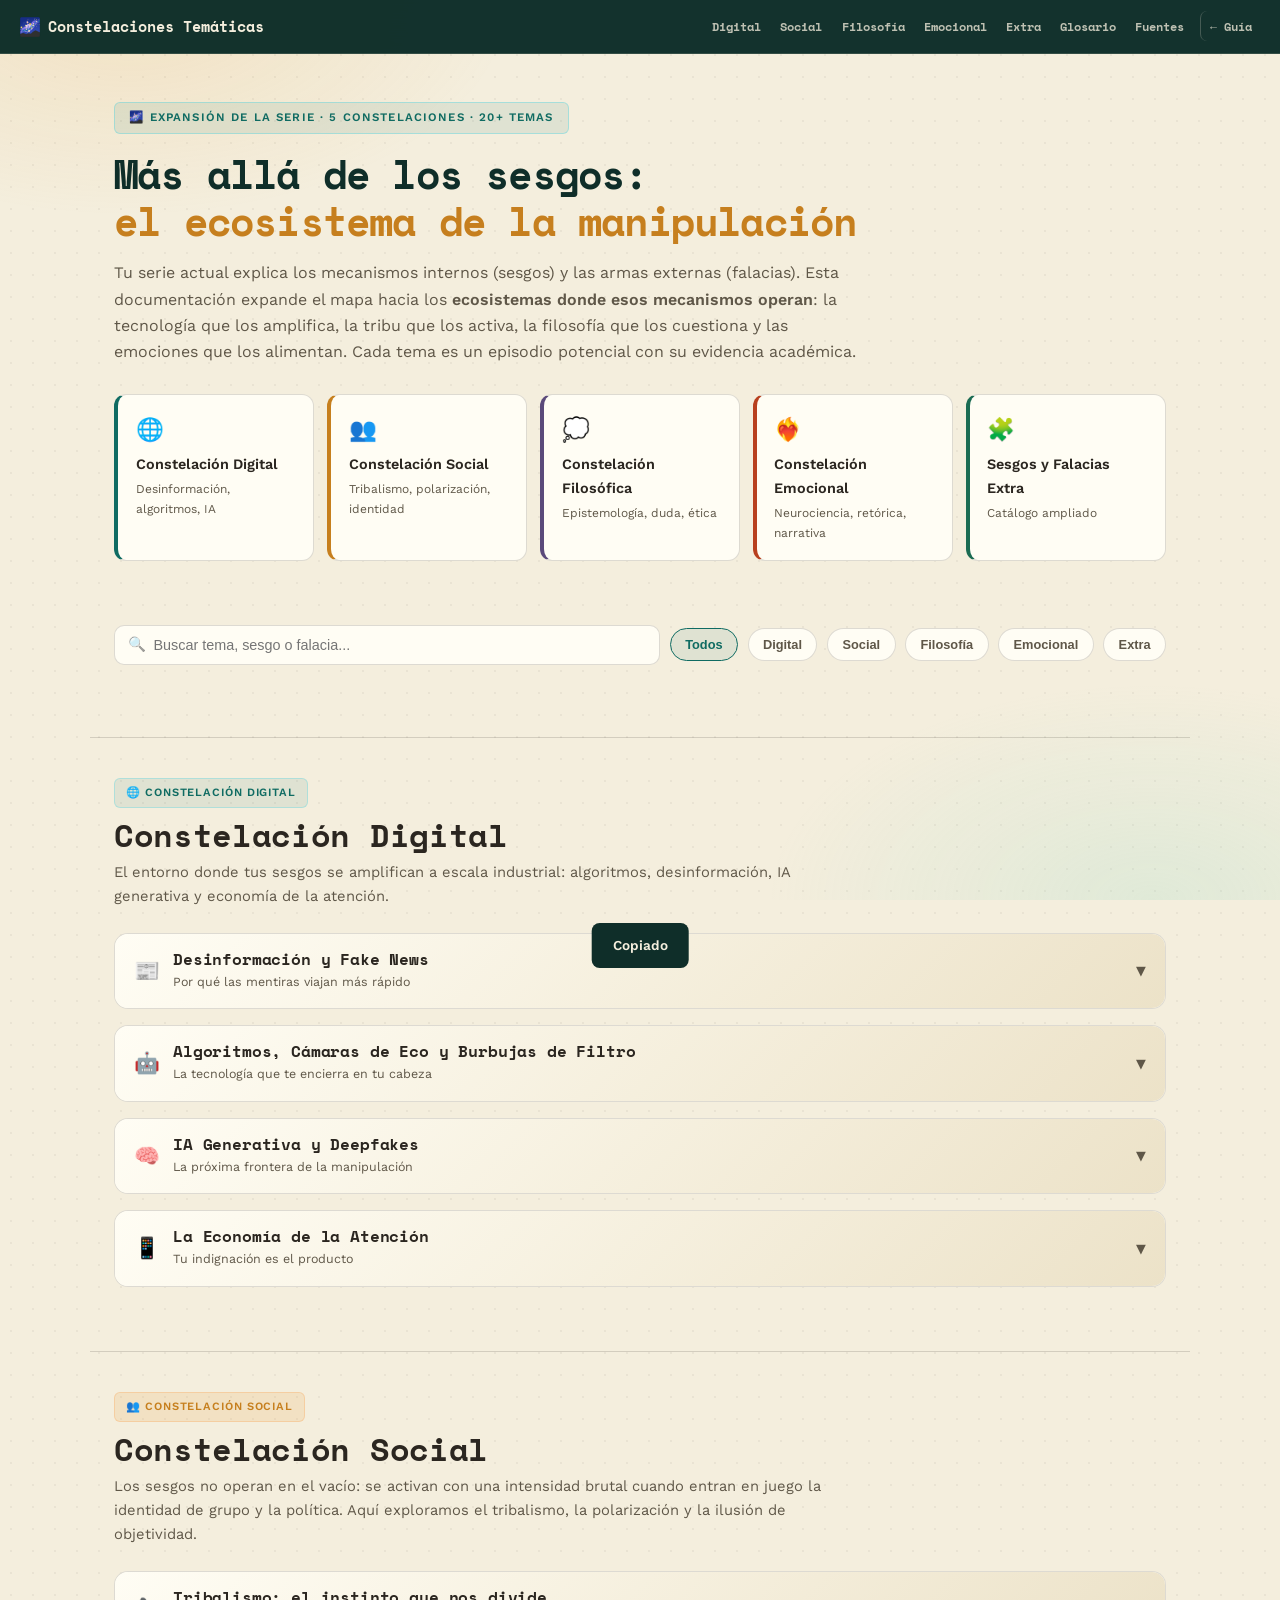
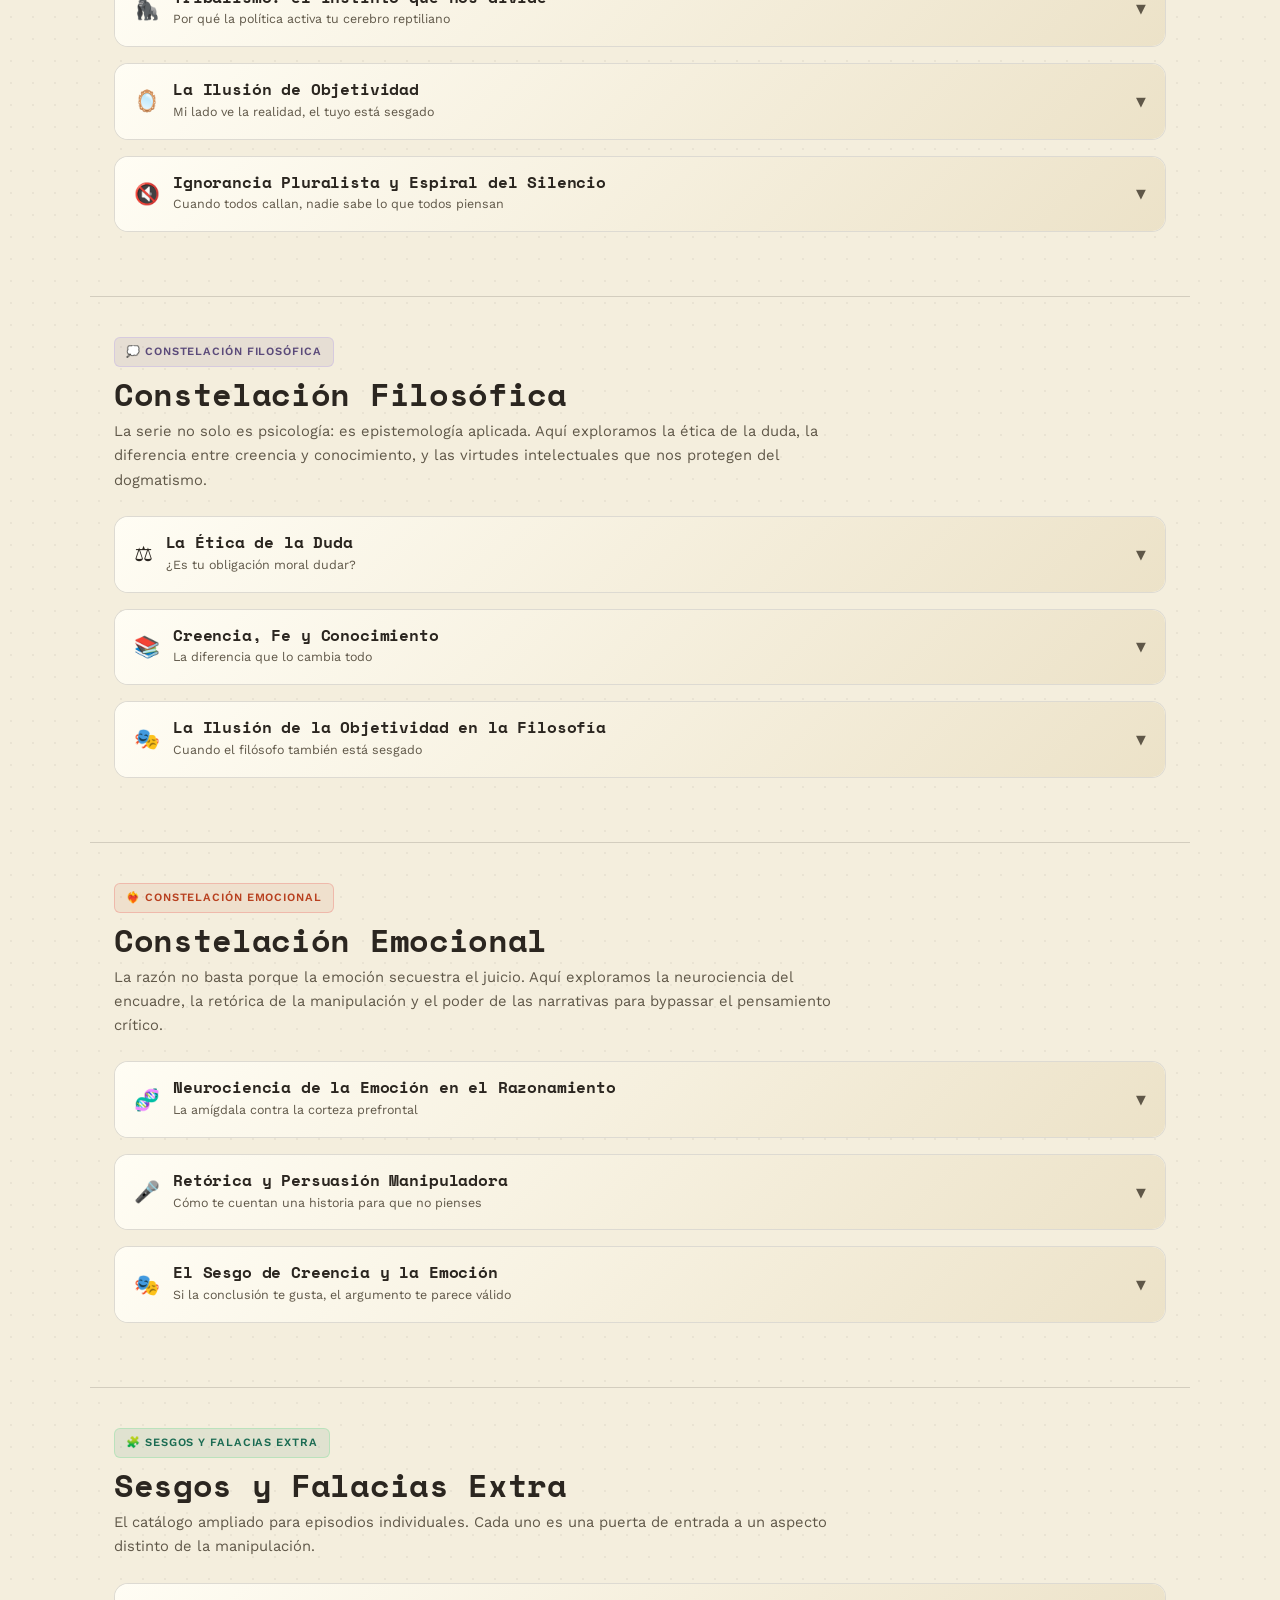
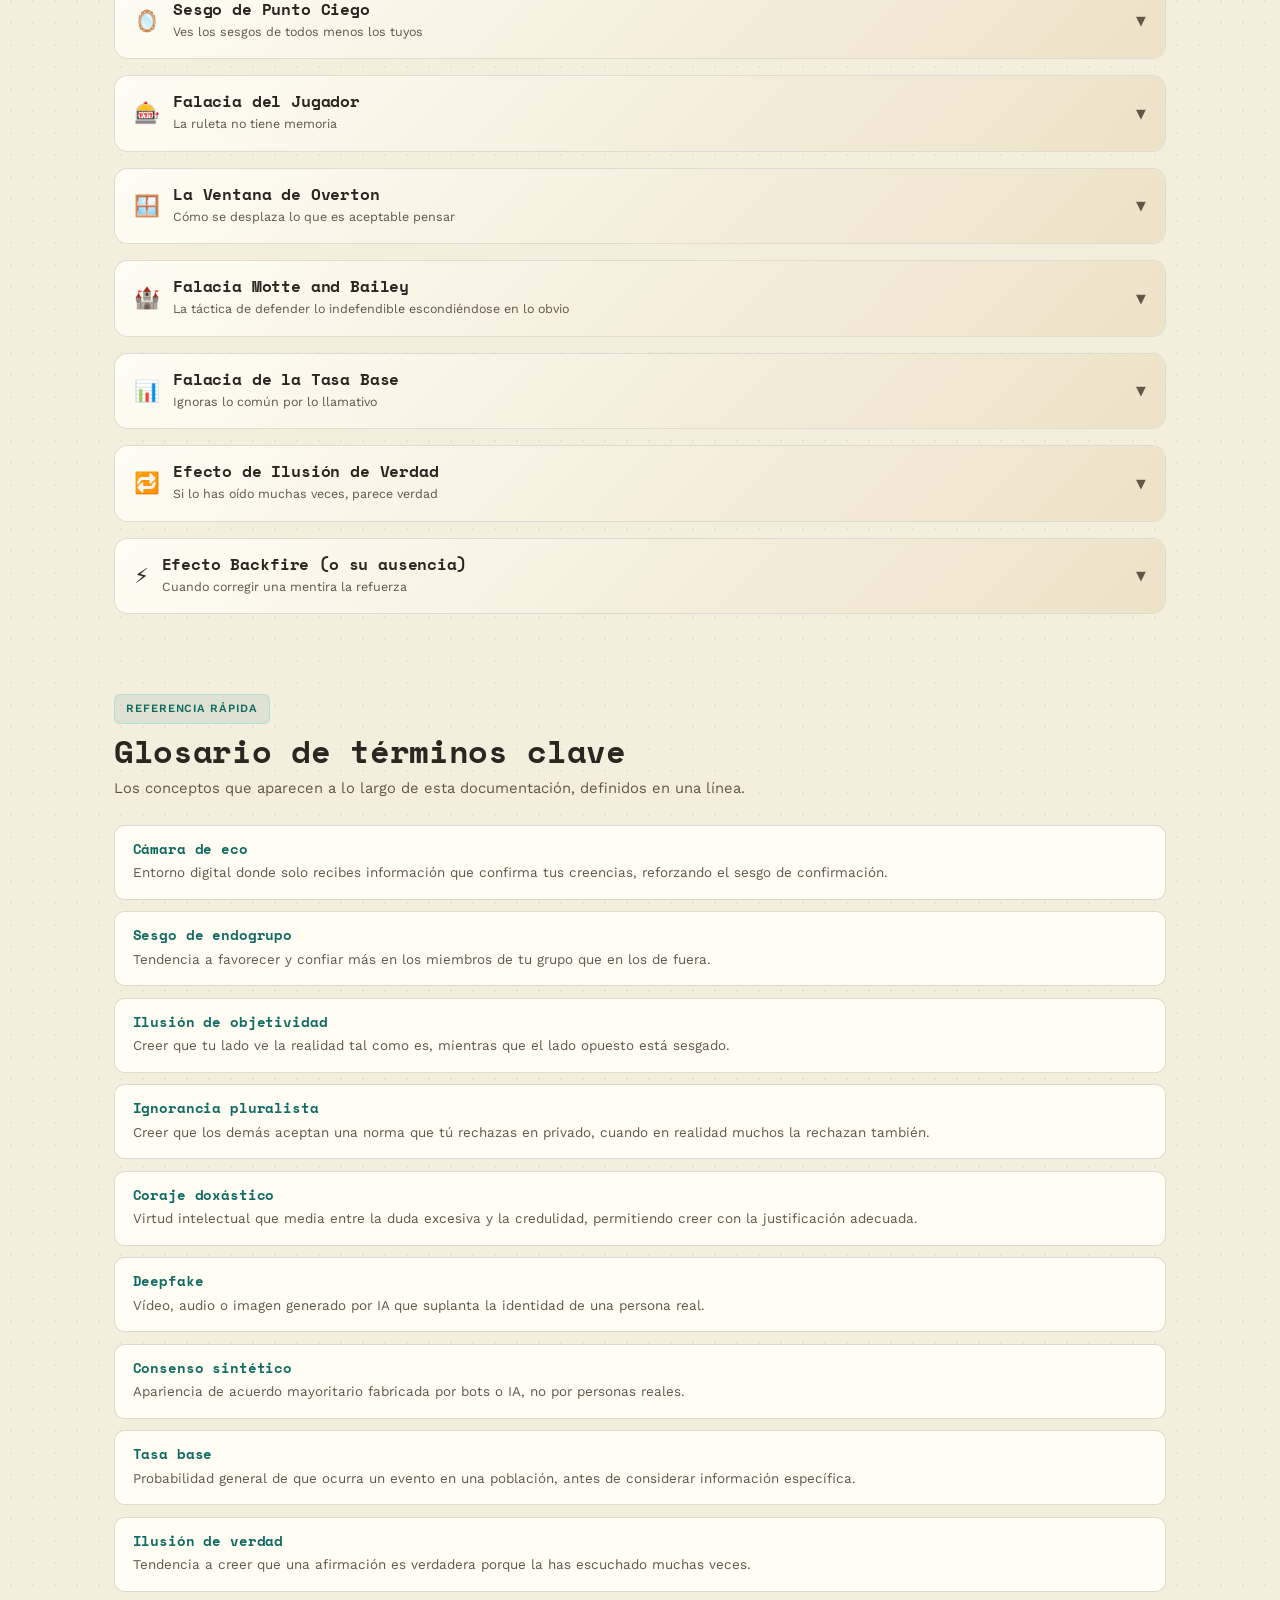
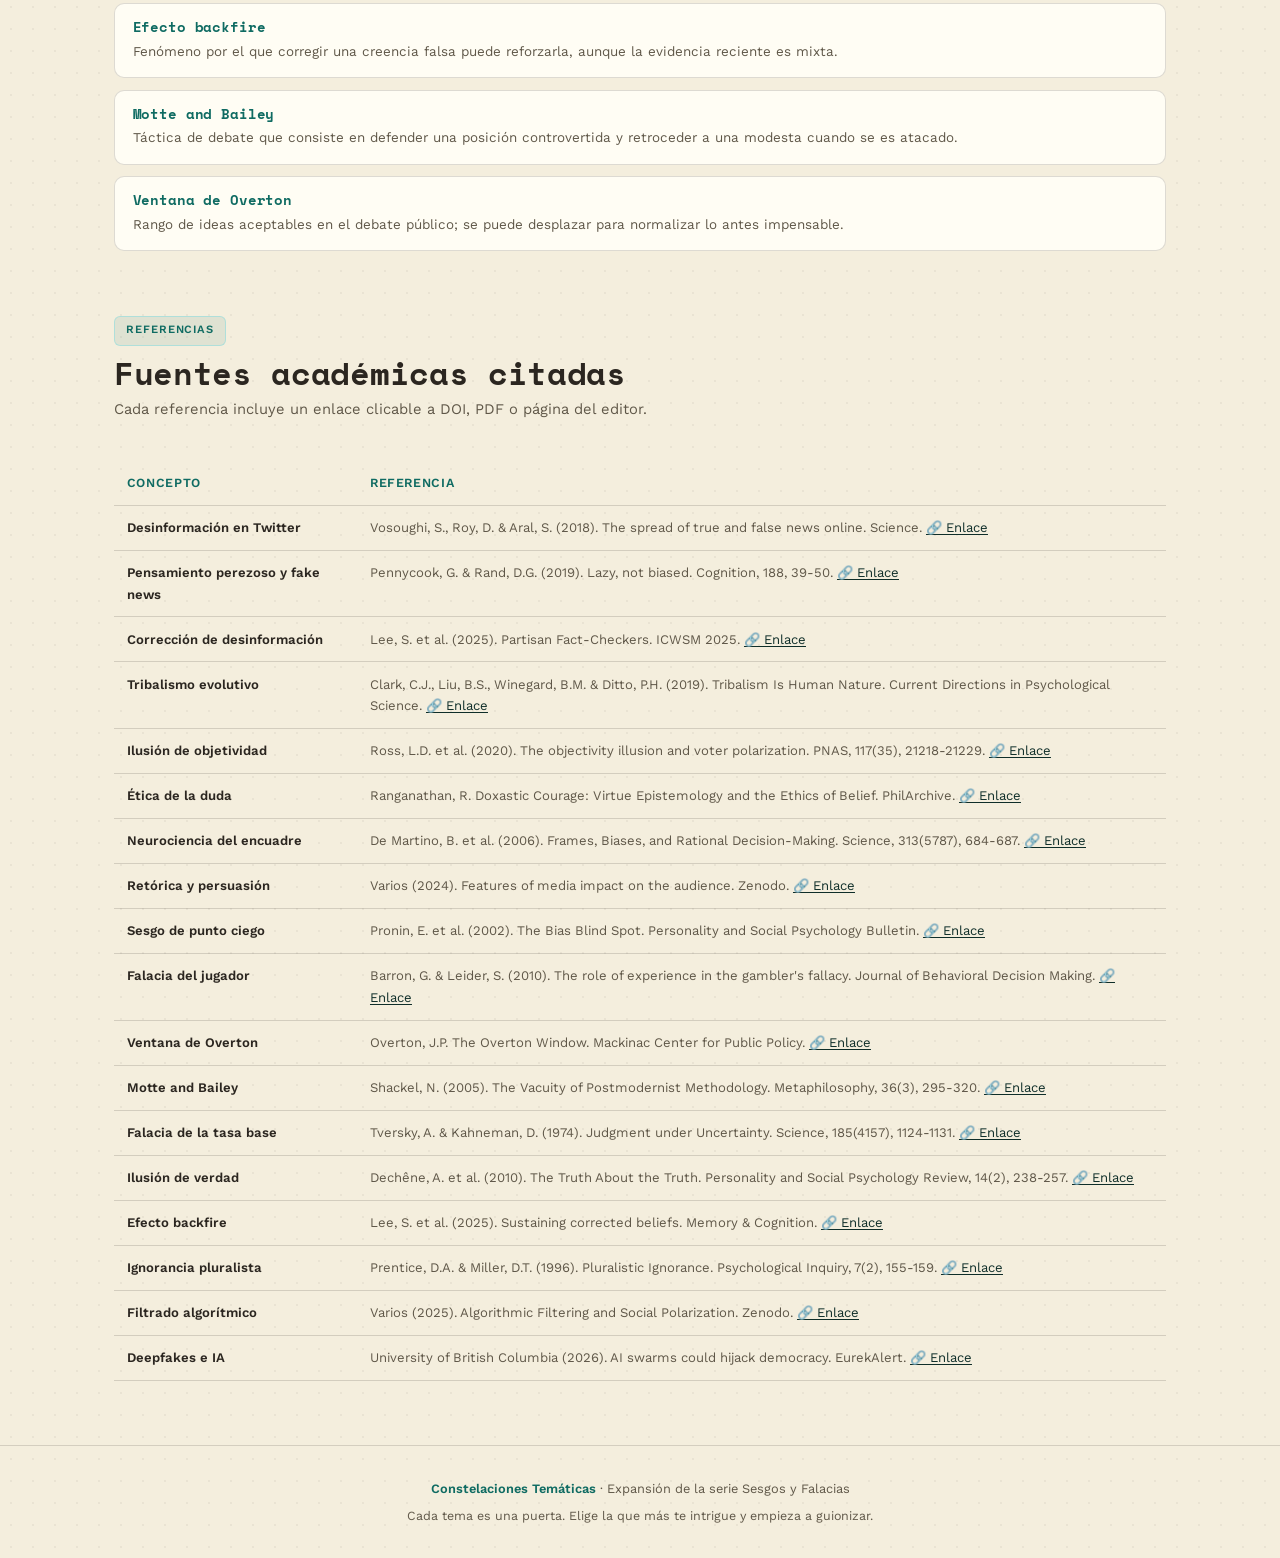
==== mas-alla-de-los-sesgos.html @ 3c7682e6 "Anade pagina Mas alla, mejoras de compartir, enlaces, progreso y PWA og:image 1200x630 y twitter car" ====
<!DOCTYPE html>
<html lang="es">
<head>
<meta charset="UTF-8">
<meta name="viewport" content="width=device-width, initial-scale=1.0">
<title>Más allá de los sesgos · Constelaciones temáticas | AndreuMatic</title>
<meta name="description" content="Expansión de la guía: 5 constelaciones y más de 20 temas sobre desinformación, tribalismo, epistemología, emoción y retórica, cada uno con evidencia académica.">
<link rel="canonical" href="https://sesgosyfalacias.andreumatic.com/mas-alla-de-los-sesgos.html">
<meta name="theme-color" content="#0f2e29">
<meta property="og:type" content="article">
<meta property="og:title" content="Más allá de los sesgos: el ecosistema de la manipulación">
<meta property="og:description" content="5 constelaciones y más de 20 temas con evidencia académica: tecnología, tribu, filosofía y emoción.">
<meta property="og:url" content="https://sesgosyfalacias.andreumatic.com/mas-alla-de-los-sesgos.html">
<meta property="og:image" content="https://sesgosyfalacias.andreumatic.com/assets/og-sesgos.png">
<link rel="icon" href="assets/favicon.svg" type="image/svg+xml">
<link rel="icon" href="assets/favicon-32x32.png" sizes="32x32" type="image/png">
<link rel="apple-touch-icon" href="assets/apple-touch-icon.png">
<style>
@font-face{font-family:'Space Mono';font-style:normal;font-weight:400;font-display:swap;src:url(assets/fonts/SpaceMono-400-latin.woff2) format('woff2');unicode-range:U+0000-00FF,U+0131,U+0152-0153,U+02BB-02BC,U+02C6,U+02DA,U+02DC,U+0304,U+0308,U+0329,U+2000-206F,U+20AC,U+2122,U+2191,U+2193,U+2212,U+2215,U+FEFF,U+FFFD}
@font-face{font-family:'Space Mono';font-style:normal;font-weight:400;font-display:swap;src:url(assets/fonts/SpaceMono-400-latin-ext.woff2) format('woff2');unicode-range:U+0100-02AF,U+0304,U+0308,U+0329,U+1E00-1E9F,U+1EF2-1EFF,U+2020,U+20A0-20AB,U+20AD-20C0,U+2113,U+2C60-2C7F,U+A720-A7FF}
@font-face{font-family:'Space Mono';font-style:normal;font-weight:700;font-display:swap;src:url(assets/fonts/SpaceMono-700-latin.woff2) format('woff2');unicode-range:U+0000-00FF,U+0131,U+0152-0153,U+02BB-02BC,U+02C6,U+02DA,U+02DC,U+0304,U+0308,U+0329,U+2000-206F,U+20AC,U+2122,U+2191,U+2193,U+2212,U+2215,U+FEFF,U+FFFD}
@font-face{font-family:'Space Mono';font-style:normal;font-weight:700;font-display:swap;src:url(assets/fonts/SpaceMono-700-latin-ext.woff2) format('woff2');unicode-range:U+0100-02AF,U+0304,U+0308,U+0329,U+1E00-1E9F,U+1EF2-1EFF,U+2020,U+20A0-20AB,U+20AD-20C0,U+2113,U+2C60-2C7F,U+A720-A7FF}
@font-face{font-family:'Work Sans';font-style:normal;font-weight:400;font-display:swap;src:url(assets/fonts/WorkSans-400-latin.woff2) format('woff2');unicode-range:U+0000-00FF,U+0131,U+0152-0153,U+02BB-02BC,U+02C6,U+02DA,U+02DC,U+0304,U+0308,U+0329,U+2000-206F,U+20AC,U+2122,U+2191,U+2193,U+2212,U+2215,U+FEFF,U+FFFD}
@font-face{font-family:'Work Sans';font-style:normal;font-weight:400;font-display:swap;src:url(assets/fonts/WorkSans-400-latin-ext.woff2) format('woff2');unicode-range:U+0100-02AF,U+0304,U+0308,U+0329,U+1E00-1E9F,U+1EF2-1EFF,U+2020,U+20A0-20AB,U+20AD-20C0,U+2113,U+2C60-2C7F,U+A720-A7FF}
@font-face{font-family:'Work Sans';font-style:normal;font-weight:600;font-display:swap;src:url(assets/fonts/WorkSans-600-latin.woff2) format('woff2');unicode-range:U+0000-00FF,U+0131,U+0152-0153,U+02BB-02BC,U+02C6,U+02DA,U+02DC,U+0304,U+0308,U+0329,U+2000-206F,U+20AC,U+2122,U+2191,U+2193,U+2212,U+2215,U+FEFF,U+FFFD}
@font-face{font-family:'Work Sans';font-style:normal;font-weight:600;font-display:swap;src:url(assets/fonts/WorkSans-600-latin-ext.woff2) format('woff2');unicode-range:U+0100-02AF,U+0304,U+0308,U+0329,U+1E00-1E9F,U+1EF2-1EFF,U+2020,U+20A0-20AB,U+20AD-20C0,U+2113,U+2C60-2C7F,U+A720-A7FF}

  :root {
    --bg: #f4eedd; --surface: #ece2c8; --card: #fffdf4; --card-hover: #f8f2e6;
    --border: rgba(43,38,32,0.16); --text: #2b2620; --muted: #5f5748;
    --red: #b8401f; --red-bg: rgba(184,64,31,0.08);
    --orange: #c67f1e; --orange-bg: rgba(232,163,61,0.16);
    --green: #1a6b52; --green-bg: rgba(26,107,82,0.09);
    --yellow: #8a6a12; --teal: #0f2e29;
    --purple: #5b4a7a; --purple-bg: rgba(91,74,122,0.09);
    --cyan: #0f6b62; --cyan-bg: rgba(15,107,98,0.09);
    --cream: #f4eedd; --ink: #2b2620; --amber: #e8a33d; --amber-d: #c67f1e;
  }
  * { margin: 0; padding: 0; box-sizing: border-box; }
  html { scroll-behavior: smooth; scroll-padding-top: 80px; }
  body { font-family: 'Work Sans', system-ui, -apple-system, 'Segoe UI', Roboto, Arial, sans-serif; background: var(--bg); color: var(--text); line-height: 1.65; overflow-x: hidden;
         background-image: radial-gradient(rgba(43,38,32,0.055) 1px, transparent 1px); background-size: 22px 22px; }
  h1, h2, h3, h4 { font-family: 'Space Mono', ui-monospace, monospace; letter-spacing: -0.01em; line-height: 1.22; }
  body::before { content: ''; position: fixed; inset: 0; background: radial-gradient(ellipse 50% 40% at 10% 0%, rgba(232,163,61,0.16), transparent 60%), radial-gradient(ellipse 50% 40% at 90% 100%, rgba(143,217,196,0.20), transparent 60%); pointer-events: none; z-index: 0; }

  nav { position: sticky; top: 0; z-index: 100; background: rgba(15,46,41,0.98); backdrop-filter: blur(20px); border-bottom: 1px solid rgba(244,238,221,0.14); padding: 0.7rem 1.2rem; display: flex; align-items: center; justify-content: space-between; gap: 0.8rem; flex-wrap: wrap; }
  .logo { font-family: 'Space Mono', monospace; font-weight: 700; font-size: 0.95rem; color: var(--cream); text-decoration: none; display: flex; align-items: center; gap: 0.45rem; white-space: nowrap; }
  .logo:hover { color: var(--amber); }
  .logo::before { content: '🌌'; font-size: 1.1rem; }
  .nav-links { display: flex; gap: 0.1rem; flex-wrap: wrap; align-items: center; }
  .nav-links a { font-family: 'Space Mono', monospace; color: rgba(244,238,221,0.76); text-decoration: none; font-size: 0.72rem; padding: 0.35rem 0.55rem; border-radius: 7px; transition: color .18s, background-color .18s; font-weight: 700; }
  .nav-links a:hover, .nav-links a:focus-visible { color: var(--teal3, #0b211d); background: var(--amber); }

  .hero { position: relative; z-index: 1; max-width: 1100px; margin: 0 auto; padding: 3rem 1.5rem 2rem; }
  .hero .badge { display: inline-flex; align-items: center; gap: 0.4rem; font-size: 0.72rem; font-weight: 800; text-transform: uppercase; letter-spacing: 0.1em; padding: 0.35rem 0.9rem; border-radius: 6px; background: var(--cyan-bg); color: var(--cyan); border: 1px solid rgba(34,211,238,0.3); margin-bottom: 1rem; }
  .hero h1 { font-size: clamp(1.6rem, 4.2vw, 2.5rem); font-weight: 700; line-height: 1.18; margin-bottom: 1rem; letter-spacing: -0.02em; color: var(--teal); }
  .hero h1 .accent { color: var(--amber-d); }
  .hero p { color: var(--muted); max-width: 750px; font-size: 1rem; }

  .constellation-grid { display: grid; grid-template-columns: repeat(auto-fill, minmax(200px, 1fr)); gap: 0.8rem; margin-top: 1.8rem; }
  .const-card { background: var(--card); border: 1px solid var(--border); border-radius: 12px; padding: 1rem 1.1rem; cursor: pointer; transition: all 0.2s; position: relative; overflow: hidden; }
  .const-card:hover { transform: translateY(-2px); background: var(--card-hover); }
  .const-card .cc-emoji { font-size: 1.4rem; margin-bottom: 0.3rem; }
  .const-card .cc-title { font-size: 0.9rem; font-weight: 800; margin-bottom: 0.2rem; }
  .const-card .cc-sub { font-size: 0.75rem; color: var(--muted); }
  .const-card.digital { border-left: 4px solid var(--cyan); }
  .const-card.social { border-left: 4px solid var(--orange); }
  .const-card.filo { border-left: 4px solid var(--purple); }
  .const-card.emocional { border-left: 4px solid var(--red); }
  .const-card.extra { border-left: 4px solid var(--green); }

  section { position: relative; z-index: 1; max-width: 1100px; margin: 0 auto; padding: 2rem 1.5rem; }
  .const-section { border-top: 1px solid var(--border); padding-top: 2.5rem; margin-top: 1rem; }
  .const-header { margin-bottom: 1.5rem; }
  .const-header .const-tag { display: inline-block; font-size: 0.7rem; font-weight: 800; text-transform: uppercase; letter-spacing: 0.08em; padding: 0.3rem 0.7rem; border-radius: 6px; margin-bottom: 0.5rem; }
  .tag-cyan { background: var(--cyan-bg); color: var(--cyan); border: 1px solid rgba(34,211,238,0.25); }
  .tag-orange { background: var(--orange-bg); color: var(--orange); border: 1px solid rgba(251,146,60,0.25); }
  .tag-purple { background: var(--purple-bg); color: var(--purple); border: 1px solid rgba(167,139,250,0.25); }
  .tag-red { background: var(--red-bg); color: var(--red); border: 1px solid rgba(239,68,68,0.25); }
  .tag-green { background: var(--green-bg); color: var(--green); border: 1px solid rgba(74,222,128,0.25); }
  .const-header h2 { font-size: clamp(1.4rem, 3vw, 2rem); font-weight: 900; margin-bottom: 0.3rem; letter-spacing: -0.01em; }
  .const-header p { color: var(--muted); font-size: 0.92rem; max-width: 750px; }

  .topic-card { background: var(--card); border: 1px solid var(--border); border-radius: 14px; margin-bottom: 1rem; overflow: hidden; transition: border-color .2s, box-shadow .2s; }
  .topic-card:hover { border-color: var(--cyan); }
  .topic-header { display: flex; align-items: center; gap: 0.8rem; padding: 1rem 1.2rem; cursor: pointer; user-select: none; background: linear-gradient(135deg, var(--card), var(--surface)); }
  .topic-header:hover { background: var(--card-hover); }
  .topic-emoji { font-size: 1.3rem; flex-shrink: 0; }
  .topic-info { flex: 1; min-width: 0; }
  .topic-info h3 { font-size: 1rem; font-weight: 800; margin-bottom: 0.15rem; }
  .topic-info .topic-sub { font-size: 0.78rem; color: var(--muted); }
  .topic-chevron { color: var(--muted); font-size: 0.8rem; transition: transform 0.3s; }
  .topic-card.open .topic-chevron { transform: rotate(180deg); }
  .topic-body { max-height: 0; overflow: hidden; transition: max-height 0.4s ease; }
  .topic-card.open .topic-body { max-height: 3000px; }
  .topic-inner { padding: 0 1.2rem 1.3rem; border-top: 1px solid var(--border); }
  .topic-label { font-size: 0.7rem; font-weight: 800; text-transform: uppercase; letter-spacing: 0.06em; margin-bottom: 0.3rem; display: flex; align-items: center; gap: 0.3rem; margin-top: 1rem; }
  .tl-what { color: var(--yellow); }
  .tl-evidence { color: var(--green); }
  .tl-connection { color: var(--orange); }
  .tl-questions { color: var(--cyan); }
  .what-box { background: rgba(250,204,21,0.05); border-left: 3px solid var(--yellow); padding: 0.7rem 0.9rem; border-radius: 0 6px 6px 0; font-size: 0.88rem; color: var(--text); }
  .evidence-box { background: rgba(74,222,128,0.05); border-left: 3px solid var(--green); padding: 0.7rem 0.9rem; border-radius: 0 6px 6px 0; font-size: 0.88rem; color: var(--text); }
  .connection-box { background: var(--orange-bg); border-left: 3px solid var(--orange); padding: 0.7rem 0.9rem; border-radius: 0 6px 6px 0; font-size: 0.88rem; color: var(--text); }
  .connection-box strong { color: var(--orange); }
  .questions-box { background: var(--cyan-bg); border-left: 3px solid var(--cyan); padding: 0.7rem 0.9rem; border-radius: 0 6px 6px 0; font-size: 0.88rem; color: var(--text); }
  .questions-box ul { list-style: none; padding: 0; }
  .questions-box li { padding: 0.2rem 0 0.2rem 1.2rem; position: relative; color: var(--muted); }
  .questions-box li::before { content: '▸'; position: absolute; left: 0; color: var(--cyan); font-weight: 800; }

  .controls { display: flex; gap: 0.6rem; margin-bottom: 1.5rem; flex-wrap: wrap; align-items: center; }
  .search-box { position: relative; flex: 1; min-width: 220px; }
  .search-box input { width: 100%; padding: 0.7rem 1rem 0.7rem 2.4rem; background: var(--card); border: 1px solid var(--border); border-radius: 10px; color: var(--text); font-size: 0.9rem; outline: none; transition: border-color 0.2s; }
  .search-box input:focus { border-color: var(--cyan); }
  .search-box::before { content: '🔍'; position: absolute; left: 0.9rem; top: 50%; transform: translateY(-50%); font-size: 0.9rem; opacity: 0.6; }
  .filter-chip { padding: 0.5rem 0.9rem; background: var(--card); border: 1px solid var(--border); border-radius: 20px; color: var(--muted); font-size: 0.8rem; cursor: pointer; transition: all 0.2s; white-space: nowrap; font-weight: 600; }
  .filter-chip:hover { border-color: var(--cyan); color: var(--text); }
  .filter-chip.active { background: var(--cyan-bg); border-color: var(--cyan); color: var(--cyan); font-weight: 700; }

  .glossary-grid { display: grid; gap: 0.7rem; }
  .glossary-item { background: var(--card); border: 1px solid var(--border); border-radius: 10px; padding: 0.9rem 1.1rem; }
  .glossary-item h4 { font-size: 0.9rem; color: var(--cyan); margin-bottom: 0.3rem; }
  .glossary-item p { font-size: 0.84rem; color: var(--muted); }

  .refs-table { width: 100%; border-collapse: collapse; font-size: 0.82rem; margin-top: 1rem; }
  .refs-table th, .refs-table td { padding: 0.7rem 0.8rem; text-align: left; border-bottom: 1px solid var(--border); vertical-align: top; }
  .refs-table th { color: var(--cyan); font-weight: 700; font-size: 0.78rem; text-transform: uppercase; letter-spacing: 0.05em; }
  .refs-table td { color: var(--muted); }
  .refs-table td:first-child { color: var(--text); font-weight: 600; }
  .refs-table a { color: var(--teal); text-decoration: underline; text-underline-offset: 2px; }

  .toast { position: fixed; bottom: 2rem; left: 50%; transform: translateX(-50%) translateY(100px); background: var(--teal); color: var(--cream); padding: 0.7rem 1.3rem; border-radius: 8px; font-weight: 800; font-size: 0.85rem; z-index: 1001; transition: transform 0.3s; }
  .toast.show { transform: translateX(-50%) translateY(0); }

  footer { text-align: center; padding: 2rem 1.5rem; color: var(--muted); font-size: 0.8rem; border-top: 1px solid var(--border); margin-top: 2rem; }
  footer strong { color: var(--cyan); }

  #loadingMsg { text-align: center; color: var(--muted); padding: 2rem; font-size: 0.9rem; }
  .error-box { background: rgba(239,68,68,0.1); border: 1px solid var(--red); color: var(--red); padding: 1rem; border-radius: 10px; margin: 1rem 0; font-family: monospace; font-size: 0.85rem; }

  @media (max-width: 640px) {
    nav { padding: 0.6rem 0.8rem; }
    .nav-links a { font-size: 0.68rem; padding: 0.25rem 0.4rem; }
    section { padding: 1.5rem 1rem; }
  }

  /* --- Ajustes de navegación AndreuMatic (móvil y enlace de vuelta) --- */
  .lg-short { display: none; }
  .nav-back { border-left: 1px solid rgba(244,238,221,0.22); margin-left: 0.35rem; padding-left: 0.85rem; }
  @media (max-width: 720px) {
    nav { flex-wrap: nowrap; gap: 0.6rem; padding: 0.6rem 0.85rem; align-items: center; }
    .logo { font-size: 0.78rem; }
    .lg-long { display: none; }
    .lg-short { display: inline; }
    .logo::before { display: none; }
    .nav-links { flex: 1 1 auto; min-width: 0; flex-wrap: nowrap; overflow-x: auto; scrollbar-width: none; -ms-overflow-style: none; -webkit-overflow-scrolling: touch; }
    .nav-links::-webkit-scrollbar { display: none; }
    .nav-links a { flex: 0 0 auto; }
    .nav-links .nav-back { order: -1; border-left: 0; border-right: 1px solid rgba(244,238,221,.22); margin: 0 .5rem 0 0; padding: 0 .8rem 0 0; }
    .hero .badge { font-size: 0.56rem; letter-spacing: 0.03em; padding: 0.3rem 0.6rem; text-align: left; }
  }
</style>
</head>
<body>

<nav>
  <a class="logo" href="index.html"><span class="lg-long">Constelaciones Temáticas</span><span class="lg-short">Constelaciones</span></a>
  <div class="nav-links">
    <a href="#digital">Digital</a>
    <a href="#social">Social</a>
    <a href="#filosofia">Filosofía</a>
    <a href="#emocional">Emocional</a>
    <a href="#extra">Extra</a>
    <a href="#glosario">Glosario</a>
    <a href="#fuentes">Fuentes</a>
    <a class="nav-back" href="index.html">← Guía</a>
  </div>
</nav>

<header class="hero">
  <span class="badge">🌌 Expansión de la serie · 5 constelaciones · 20+ temas</span>
  <h1>Más allá de los sesgos:<br><span class="accent">el ecosistema de la manipulación</span></h1>
  <p>Tu serie actual explica los mecanismos internos (sesgos) y las armas externas (falacias). Esta documentación expande el mapa hacia los <strong>ecosistemas donde esos mecanismos operan</strong>: la tecnología que los amplifica, la tribu que los activa, la filosofía que los cuestiona y las emociones que los alimentan. Cada tema es un episodio potencial con su evidencia académica.</p>

  <div class="constellation-grid">
    <div class="const-card digital" onclick="document.getElementById('digital').scrollIntoView({behavior:'smooth'})">
      <div class="cc-emoji">🌐</div>
      <div class="cc-title">Constelación Digital</div>
      <div class="cc-sub">Desinformación, algoritmos, IA</div>
    </div>
    <div class="const-card social" onclick="document.getElementById('social').scrollIntoView({behavior:'smooth'})">
      <div class="cc-emoji">👥</div>
      <div class="cc-title">Constelación Social</div>
      <div class="cc-sub">Tribalismo, polarización, identidad</div>
    </div>
    <div class="const-card filo" onclick="document.getElementById('filosofia').scrollIntoView({behavior:'smooth'})">
      <div class="cc-emoji">💭</div>
      <div class="cc-title">Constelación Filosófica</div>
      <div class="cc-sub">Epistemología, duda, ética</div>
    </div>
    <div class="const-card emocional" onclick="document.getElementById('emocional').scrollIntoView({behavior:'smooth'})">
      <div class="cc-emoji">❤️‍🔥</div>
      <div class="cc-title">Constelación Emocional</div>
      <div class="cc-sub">Neurociencia, retórica, narrativa</div>
    </div>
    <div class="const-card extra" onclick="document.getElementById('extra').scrollIntoView({behavior:'smooth'})">
      <div class="cc-emoji">🧩</div>
      <div class="cc-title">Sesgos y Falacias Extra</div>
      <div class="cc-sub">Catálogo ampliado</div>
    </div>
  </div>
</header>

<section>
  <div class="controls">
    <div class="search-box"><input type="text" id="searchTopics" placeholder="Buscar tema, sesgo o falacia..."></div>
    <button class="filter-chip active" data-filter="all">Todos</button>
    <button class="filter-chip" data-filter="digital">Digital</button>
    <button class="filter-chip" data-filter="social">Social</button>
    <button class="filter-chip" data-filter="filosofia">Filosofía</button>
    <button class="filter-chip" data-filter="emocional">Emocional</button>
    <button class="filter-chip" data-filter="extra">Extra</button>
  </div>
</section>

<div id="topicsContainer">
  <p id="loadingMsg">⏳ Cargando temas...</p>
</div>

<section id="glosario">
  <div class="const-header">
    <span class="const-tag tag-cyan">Referencia rápida</span>
    <h2>Glosario de términos clave</h2>
    <p>Los conceptos que aparecen a lo largo de esta documentación, definidos en una línea.</p>
  </div>
  <div class="glossary-grid" id="glossaryGrid"></div>
</section>

<section id="fuentes">
  <div class="const-header">
    <span class="const-tag tag-cyan">Referencias</span>
    <h2>Fuentes académicas citadas</h2>
    <p>Cada referencia incluye un enlace clicable a DOI, PDF o página del editor.</p>
  </div>
  <div style="overflow-x:auto;">
    <table class="refs-table">
      <thead><tr><th>Concepto</th><th>Referencia</th></tr></thead>
      <tbody id="refsBody"></tbody>
    </table>
  </div>
</section>

<div class="toast" id="toast">Copiado</div>

<footer>
  <p><strong>Constelaciones Temáticas</strong> · Expansión de la serie Sesgos y Falacias</p>
  <p style="margin-top:0.4rem;font-size:0.78rem;">Cada tema es una puerta. Elige la que más te intrigue y empieza a guionizar.</p>
</footer>

<script>
document.addEventListener('DOMContentLoaded', function() {
  console.log('[Constelaciones] DOM listo. Iniciando render...');

  // ============================================================
  // DATA
  // ============================================================

  const CONSTELLATIONS = {
    digital: {
      name: 'Constelación Digital',
      emoji: '🌐',
      tag: 'tag-cyan',
      color: 'var(--cyan)',
      description: 'El entorno donde tus sesgos se amplifican a escala industrial: algoritmos, desinformación, IA generativa y economía de la atención.',
      topics: [
        {
          emoji: '📰', title: 'Desinformación y Fake News', sub: 'Por qué las mentiras viajan más rápido',
          what: 'La desinformación no es un accidente: es un ecosistema diseñado para explotar tus sesgos. Las noticias falsas apelan a la emoción, la novedad y la identidad, tres cosas que tu Sistema 1 procesa antes de que el Sistema 2 pueda verificar nada.',
          evidence: 'Vosoughi, Roy & Aral (2018) analizaron 126.000 historias en Twitter durante 11 años. Las noticias falsas tenían un 70% más de probabilidades de ser retuiteadas que las verdaderas, y las cascadas de información falsa llegaban a entre 1.000 y 100.000 personas, mientras que las verdaderas rara vez superaban las 1.000. Las noticias falsas inspiraban miedo, repulsión y sorpresa. Y al eliminar los bots, los humanos seguían siendo los principales responsables de la difusión.',
          connection: 'Conecta con el <strong>Ep 1: La Burbuja de la Verdad</strong> (sesgo de confirmación + francotirador) y con el <strong>Ep 5: Lo que Viste Ayer</strong> (disponibilidad). La desinformación es la aplicación industrial de esos sesgos.',
          questions: ['¿Por qué una mentira que te indigna se comparte más que una verdad que te aburre?', '¿Qué papel juega la novedad en la viralidad de lo falso?', '¿Cómo se diseña una noticia falsa para que active tu sesgo de confirmación?']
        },
        {
          emoji: '🤖', title: 'Algoritmos, Cámaras de Eco y Burbujas de Filtro', sub: 'La tecnología que te encierra en tu cabeza',
          what: 'Los algoritmos de recomendación no son neutrales: optimizan la retención. Y la retención máxima se consigue mostrándote contenido que confirma lo que ya crees. El resultado son cámaras de eco donde tus creencias se amplifican sin contrapeso.',
          evidence: 'La investigación de 2025 sobre filtrado algorítmico confirma que los algoritmos "curan contenido basado en preferencias del usuario" y crean "cámaras de eco — entornos donde los individuos están expuestos principalmente a información que se alinea con sus creencias existentes". Esto "refuerza opiniones preexistentes y contribuye a la polarización social".',
          connection: 'Conecta con el <strong>Ep 1: La Burbuja de la Verdad</strong> (burbuja de filtro) y con el <strong>Ep 7: La Mayoría Invisible</strong> (falso consenso). La cámara de eco es la versión tecnológica del sesgo de confirmación.',
          questions: ['¿Quién diseña el algoritmo y qué optimiza?', '¿Puedes salir de tu burbuja si el algoritmo aprende de cada clic?', '¿Qué pasaría si el algoritmo te mostrara el 20% de contenido contrario?']
        },
        {
          emoji: '🧠', title: 'IA Generativa y Deepfakes', sub: 'La próxima frontera de la manipulación',
          what: 'La IA generativa puede producir texto, imágenes, audio y vídeo con una fluidez y credibilidad que explotan nuestra tendencia a confiar en lo que parece profesional. Los deepfakes y los LLM permiten fabricar consenso y personalizar la manipulación a escala.',
          evidence: 'Un informe de 2026 de la Universidad de Columbia Británica advierte que "enjambres de IA" podrían ejecutar "millones de micro-pruebas para encontrar los mensajes más persuasivos, creando un consenso sintético" y manipular el discurso democrático. Los primeros signos incluyen "deepfakes generados por IA y medios de noticias fabricados que influyeron en debates electorales recientes en EE.UU. y Taiwán".',
          connection: 'Conecta con el <strong>Ep 2: El Experto de Bar</strong> (falsa autoridad) y con el <strong>Ep 9: El Precio que No Ves</strong> (encuadre). Un deepfake es la forma más sofisticada de falsa autoridad y encuadre.',
          questions: ['Si un vídeo parece real, ¿cómo puedes saber que no es un deepfake?', '¿Qué pasa cuando la IA puede imitar la voz de tu madre pidiendo dinero?', '¿Cómo se fabrica un consenso sintético en redes sociales?']
        },
        {
          emoji: '📱', title: 'La Economía de la Atención', sub: 'Tu indignación es el producto',
          what: 'Las plataformas digitales no venden contenido: venden tu atención a los anunciantes. Y la indignación, el miedo y la sorpresa son las emociones que más retención generan. Por eso el diseño de las plataformas premia el contenido que te altera.',
          evidence: 'Vosoughi et al. (2018) mostraron que las noticias falsas inspiraban miedo, repulsión y sorpresa, y que las historias falsas eran percibidas como más novedosas — y la novedad es un potente predictor de retuiteo. La economía de la atención convierte tu sesgo de negatividad (Ep 6) en un modelo de negocio.',
          connection: 'Conecta con el <strong>Ep 6: El Mundo se Acaba</strong> (efecto de negatividad). Lo que te enfada es lo que te engancha.',
          questions: ['¿Por qué las redes sociales te muestran primero lo que te indigna?', '¿Qué pasaría si las plataformas priorizaran el contenido que te hace sentir bien?', '¿Eres el cliente o el producto?']
        }
      ]
    },
    social: {
      name: 'Constelación Social',
      emoji: '👥',
      tag: 'tag-orange',
      color: 'var(--orange)',
      description: 'Los sesgos no operan en el vacío: se activan con una intensidad brutal cuando entran en juego la identidad de grupo y la política. Aquí exploramos el tribalismo, la polarización y la ilusión de objetividad.',
      topics: [
        {
          emoji: '🦍', title: 'Tribalismo: el instinto que nos divide', sub: 'Por qué la política activa tu cerebro reptiliano',
          what: 'Los humanos evolucionaron en grupos pequeños y en competencia intensa. La lealtad al grupo era una ventaja de supervivencia. Hoy, esa misma maquinaria psicológica se activa con la política, los equipos de fútbol y las marcas. El resultado: sesgos de endogrupo y hostilidad hacia el exogrupo.',
          evidence: 'Clark, Liu, Winegard & Ditto (2019) argumentan que "los humanos evolucionaron en el contexto de una intensa competencia intergrupal, y los grupos compuestos por miembros leales tenían más éxito". Su conclusión es contundente: "el sesgo tribal es una característica natural y casi erradicable de la cognición humana, y ningún grupo —ni siquiera el propio— es inmune". Además, liberales y conservadores muestran niveles similares de sesgo partidista.',
          connection: 'Conecta con el <strong>Ep 4: El Muñeco</strong> (error de atribución + hombre de paja) y con el <strong>Ep 7: La Mayoría Invisible</strong> (manada). El tribalismo es el caldo de cultivo de ambos.',
          questions: ['¿Por qué defiendes a tu grupo incluso cuando se equivoca?', '¿Qué pasa en tu cerebro cuando ves al líder del grupo rival?', '¿Es posible ser leal a un grupo sin ser tribal?']
        },
        {
          emoji: '🪞', title: 'La Ilusión de Objetividad', sub: 'Mi lado ve la realidad, el tuyo está sesgado',
          what: 'La ilusión de objetividad es la creencia de que tu lado ve el mundo tal como es, mientras que el lado opuesto lo ve a través de sus sesgos. Es una de las fuerzas más potentes de la polarización porque no solo te hace sentir superior: te hace sentir epistémicamente superior.',
          evidence: 'Un estudio publicado en PNAS (2020) midió la ilusión de objetividad en votantes de Trump y Clinton durante las elecciones de 2016. Ambos grupos mostraron "una tendencia grande y generalmente simétrica a calificar a los partidarios del candidato que personalmente favorecían como más influenciados por consideraciones apropiadas y menos influenciados por sesgos que los partidarios del candidato opuesto". La ilusión de objetividad predijo el sesgo posterior y la polarización, incluyendo "mayor partidismo, cerrazón y antipatía hacia los adversarios políticos".',
          connection: 'Conecta con el <strong>Ep 4: El Muñeco</strong> (error de atribución) y con el <strong>Ep 1: La Burbuja de la Verdad</strong> (punto ciego del sesgo). La ilusión de objetividad es la versión política del "yo soy objetivo, tú estás sesgado".',
          questions: ['¿Crees que tu lado político es más objetivo que el contrario?', '¿Qué evidencia te haría admitir que tu lado está sesgado?', '¿Cómo se puede tener una conversación con alguien que cree que tú eres el malvado?']
        },
        {
          emoji: '🔇', title: 'Ignorancia Pluralista y Espiral del Silencio', sub: 'Cuando todos callan, nadie sabe lo que todos piensan',
          what: 'La ignorancia pluralista ocurre cuando cada individuo de un grupo rechaza privadamente una norma, pero cree que los demás la aceptan. El resultado: todos actúan como si estuvieran de acuerdo con algo que nadie apoya. La espiral del silencio es su consecuencia: los que disienten callan porque creen que son minoría.',
          evidence: 'La investigación clásica define la ignorancia pluralista como "un error de percepción de la norma grupal que resulta de observar a personas que actúan en desacuerdo con sus creencias privadas por preocupación por las consecuencias sociales — acciones que refuerzan la norma grupal errónea". El fenómeno está relacionado con el efecto de falso consenso.',
          connection: 'Conecta con el <strong>Ep 7: La Mayoría Invisible</strong> (falso consenso + ad populum). La ignorancia pluralista es la versión grupal del "todo el mundo piensa como yo".',
          questions: ['¿Cuándo fue la última vez que callaste porque creías que eras el único que pensaba así?', '¿Qué pasaría si todos los que disienten en silencio hablaran a la vez?', '¿Cómo se rompe una espiral del silencio?']
        }
      ]
    },
    filosofia: {
      name: 'Constelación Filosófica',
      emoji: '💭',
      tag: 'tag-purple',
      color: 'var(--purple)',
      description: 'La serie no solo es psicología: es epistemología aplicada. Aquí exploramos la ética de la duda, la diferencia entre creencia y conocimiento, y las virtudes intelectuales que nos protegen del dogmatismo.',
      topics: [
        {
          emoji: '⚖️', title: 'La Ética de la Duda', sub: '¿Es tu obligación moral dudar?',
          what: 'La duda no es solo una herramienta cognitiva: es una posición ética. El escepticismo clásico, desde Sócrates hasta la virtud epistémica contemporánea, no propone la parálisis, sino una actitud de vigilancia crítica frente a las pretensiones de conocimiento definitivo. La duda legítima nos aleja del dogmatismo y el fanatismo.',
          evidence: 'La epistemología de la virtud defiende que la duda excesiva y la credulidad son vicios intelectuales. El "coraje doxástico" es la virtud que media entre ambos: "un ejercicio de control doxástico que media entre los vicios de la duda excesiva y la creencia imprudente". La duda hiperbólica es un exceso: "no accede al objetivo de prosperidad cognitiva". La credulidad es el defecto opuesto.',
          connection: 'Conecta con el <strong>Ep 12: El Origen</strong> (la pereza de pensar) y con el <strong>Ep 11: La Verdad Incómoda</strong> (sesgo de creencia). La ética de la duda es el marco filosófico de toda la serie.',
          questions: ['¿Tienes la obligación moral de dudar de tus propias creencias?', '¿Cuándo la duda se convierte en cobardía intelectual?', '¿Qué diferencia hay entre ser escéptico y ser cobarde?']
        },
        {
          emoji: '📚', title: 'Creencia, Fe y Conocimiento', sub: 'La diferencia que lo cambia todo',
          what: 'No es lo mismo creer algo que saberlo. La definición clásica de conocimiento exige tres condiciones: creencia, verdad y justificación. La fe es creencia sin justificación suficiente. La opinión es creencia sin garantía de verdad. Entender esta distinción es la base para exigir pruebas y detectar la manipulación.',
          evidence: 'La epistemología contemporánea debate los límites de la justificación. La "paradoja de la lotería" y el problema de Gettier muestran que la justificación no siempre es suficiente para convertir una creencia verdadera en conocimiento. Pero el consenso práctico es claro: si alguien afirma algo, debe aportar razones. La carga de la prueba recae en quien afirma, no en quien niega.',
          connection: 'Conecta con el <strong>Ep 10: La Bata Blanca</strong> (ad ignorantiam: "nadie ha probado que sea falso") y con el <strong>Ep 11: La Verdad Incómoda</strong> (petición de principio). La distinción entre creencia y conocimiento es el antídoto contra ambas falacias.',
          questions: ['¿Cuál es la diferencia entre "creo que" y "sé que"?', '¿Qué evidencia necesitas para pasar de creencia a conocimiento?', '¿Es la fe una forma de conocimiento o una apuesta?']
        },
        {
          emoji: '🎭', title: 'La Ilusión de la Objetividad en la Filosofía', sub: 'Cuando el filósofo también está sesgado',
          what: 'La filosofía no está libre de sesgos. La ilusión de objetividad también afecta a los filósofos: cada escuela cree ver la realidad con más claridad que las demás. La historia de la filosofía está llena de sistemas que se creyeron definitivos y fueron refutados por la siguiente generación.',
          evidence: 'La investigación sobre la ilusión de objetividad política (PNAS, 2020) mostró que el fenómeno es "grande y simétrico" entre partidarios de ambos bandos. La filosofía, como actividad humana, no es inmune a los mismos sesgos que estudia. La virtud epistémica no es exclusiva de ninguna escuela.',
          connection: 'Conecta con el <strong>Ep 4: El Muñeco</strong> (punto ciego del sesgo) y con el <strong>Ep 9: El Precio que No Ves</strong> (encuadre). Incluso los que estudian los sesgos pueden ser víctimas de ellos.',
          questions: ['¿Puede un filósofo ser objetivo sobre su propia escuela?', '¿Qué sesgos afectan a los que estudian los sesgos?', '¿Cómo se sale de la ilusión de objetividad filosófica?']
        }
      ]
    },
    emocional: {
      name: 'Constelación Emocional',
      emoji: '❤️‍🔥',
      tag: 'tag-red',
      color: 'var(--red)',
      description: 'La razón no basta porque la emoción secuestra el juicio. Aquí exploramos la neurociencia del encuadre, la retórica de la manipulación y el poder de las narrativas para bypassar el pensamiento crítico.',
      topics: [
        {
          emoji: '🧬', title: 'Neurociencia de la Emoción en el Razonamiento', sub: 'La amígdala contra la corteza prefrontal',
          what: 'El efecto encuadre no es solo psicología: tiene una firma neuronal. La amígdala, el centro emocional del cerebro, media la susceptibilidad al encuadre. La corteza prefrontal orbital y medial, la parte más "racional", predice una menor susceptibilidad. Cuando la emoción domina, el juicio se distorsiona.',
          evidence: 'De Martino et al. (2006, Science) demostraron que "el efecto encuadre estaba específicamente asociado con la actividad de la amígdala, sugiriendo un papel clave para un sistema emocional en la mediación de los sesgos de decisión". Además, "la actividad en la corteza prefrontal orbital y medial predecía una menor susceptibilidad al efecto encuadre".',
          connection: 'Conecta con el <strong>Ep 9: El Precio que No Ves</strong> (efecto encuadre) y con el <strong>Ep 1: La Burbuja de la Verdad</strong> (Sistema 1 vs Sistema 2). La neurociencia demuestra que el encuadre no es una metáfora: es un secuestro de la amígdala.',
          questions: ['¿Por qué una misma información presentada de dos formas te hace decidir diferente?', '¿Se puede entrenar la corteza prefrontal para resistir el encuadre?', '¿Qué pasa en tu cerebro cuando un político usa el miedo?']
        },
        {
          emoji: '🎤', title: 'Retórica y Persuasión Manipuladora', sub: 'Cómo te cuentan una historia para que no pienses',
          what: 'La retórica clásica (ethos, pathos, logos) se ha industrializado. El storytelling, el priming y el framing narrativo se usan para dirigir tu atención y tus emociones antes de que puedas analizar los hechos. La propaganda más efectiva no miente: encuadra.',
          evidence: 'La investigación sobre comunicación estratégica señala que "donde la propaganda antes contaba una sola historia para todos, la comunicación estratégica ahora construye innumerables micro-narrativas, dirigidas a diferentes audiencias y actualizadas en tiempo real". "El storytelling emocional puede inspirar, pero también puede manipular. El framing puede organizar la información claramente, pero también puede dirigirla de maneras que evitan el pensamiento crítico".',
          connection: 'Conecta con el <strong>Ep 6: El Mundo se Acaba</strong> (falsa analogía + negatividad) y con el <strong>Ep 9: El Precio que No Ves</strong> (encuadre). La narrativa es el vehículo emocional de la manipulación.',
          questions: ['¿Qué historia te están contando para que no veas los datos?', '¿Cómo se usa el priming para preparar tu decisión?', '¿Puedes detectar el framing en un titular?']
        },
        {
          emoji: '🎭', title: 'El Sesgo de Creencia y la Emoción', sub: 'Si la conclusión te gusta, el argumento te parece válido',
          what: 'El sesgo de creencia (dejar que tus creencias sobre la verdad de una conclusión influyan en tu evaluación de la lógica del argumento) es sensible a la carga emocional. Cuanto más te importa el tema, más difícil es evaluar el argumento con frialdad.',
          evidence: 'La investigación sobre razonamiento motivado muestra que "las cuentas motivacionales sostienen que la deliberación debería reforzar el sesgo de creencia ideológica porque el razonamiento sirve principalmente para defender y racionalizar la propia posición". Una cuenta opuesta, basada en la teoría del doble proceso, "asume que la deliberación atenúa el sesgo de creencia ideológica al facilitar una evaluación imparcial de la nueva información". La evidencia empírica apoya la segunda: el pensamiento analítico reduce la creencia en información falsa.',
          connection: 'Conecta con el <strong>Ep 11: La Verdad Incómoda</strong> (sesgo de creencia + petición de principio). La emoción es el combustible del sesgo de creencia.',
          questions: ['¿Puedes evaluar la lógica de un argumento si la conclusión te enfada?', '¿Por qué aceptas argumentos flojos cuando defienden lo que quieres creer?', '¿Cómo se separa la emoción del argumento?']
        }
      ]
    },
    extra: {
      name: 'Sesgos y Falacias Extra',
      emoji: '🧩',
      tag: 'tag-green',
      color: 'var(--green)',
      description: 'El catálogo ampliado para episodios individuales. Cada uno es una puerta de entrada a un aspecto distinto de la manipulación.',
      topics: [
        {
          emoji: '🪞', title: 'Sesgo de Punto Ciego', sub: 'Ves los sesgos de todos menos los tuyos',
          what: 'La tendencia a creer que uno es menos susceptible a los sesgos cognitivos que los demás. Es un "meta-sesgo" que impide corregir los propios sesgos porque ni siquiera los reconoces.',
          evidence: 'Pronin y colaboradores describieron el fenómeno: "las personas creen que son menos sesgadas en sus juicios y comportamiento que la población general — es decir, son ciegas a sus propios sesgos cognitivos". Dos fuentes principales: la sobrevaloración de la introspección y la convicción de que "mis percepciones reflejan directamente la realidad".',
          connection: 'Conecta con el <strong>Ep 4: El Muñeco</strong> (error de atribución) y con el <strong>Ep 12: El Origen</strong>. El punto ciego es el sesgo que impide ver los demás sesgos.',
          questions: ['¿Por qué crees que tú eres más objetivo que la media?', '¿Cómo puedes detectar un sesgo que no sabes que tienes?', '¿Qué pasaría si aceptaras que estás tan sesgado como los demás?']
        },
        {
          emoji: '🎰', title: 'Falacia del Jugador', sub: 'La ruleta no tiene memoria',
          what: 'La creencia de que los eventos aleatorios tienen memoria: que después de una racha de rojos, "toca" negro. En realidad, cada tirada es independiente. La falacia del jugador confunde la probabilidad global con la probabilidad condicionada.',
          evidence: 'La investigación sobre la falacia del jugador y la "mano caliente" muestra que ambas surgen del heurístico de representatividad. La falacia del jugador "resulta de la experiencia de la recencia negativa característica en secuencias de eventos naturales", mientras que la mano caliente es su opuesto. Ambas son errores en la percepción de la aleatoriedad.',
          connection: 'Conecta con el <strong>Ep 5: Lo que Viste Ayer</strong> (disponibilidad + post hoc). La falacia del jugador es un error de probabilidad basado en la memoria de lo reciente.',
          questions: ['Si han salido cinco rojos, ¿es más probable que salga negro?', '¿Por qué crees que un jugador de baloncesto "está en racha"?', '¿Cómo se enseña a la gente a pensar en probabilidades independientes?']
        },
        {
          emoji: '🪟', title: 'La Ventana de Overton', sub: 'Cómo se desplaza lo que es aceptable pensar',
          what: 'No es una falacia lógica, sino una estrategia política: introducir ideas extremas, dejar que el escándalo se diluya, y convertir lo impensable en el nuevo punto de partida del debate. Lo que antes era inaceptable se convierte en "sentido común".',
          evidence: 'El concepto fue teorizado por Joseph P. Overton en los años 90. Describe "un espectro, una ventana de ideas que pueden ser audibles por el público". La estrategia consiste en "introducir una idea que genera escándalo, permitir que ese escándalo se diluya en el ciclo informativo y, con ello, convertir lo impensable en el nuevo punto de partida del debate". Modelos de opinión de 2025 estudian cómo "agentes manipuladores" pueden "mover la ventana de Overton" para influir en la opinión pública.',
          connection: 'Conecta con el <strong>Ep 3: La Trampa del Siempre</strong> (tradición) y con el <strong>Ep 8: El Dolor de Perder</strong> (coste hundido). La ventana de Overton es la manipulación del marco de lo aceptable.',
          questions: ['¿Qué ideas que antes eran impensables ahora son "sentido común"?', '¿Cómo se normaliza una idea extrema sin que nadie la defienda abiertamente?', '¿Puedes detectar cuándo te están moviendo la ventana?']
        },
        {
          emoji: '🏰', title: 'Falacia Motte and Bailey', sub: 'La táctica de defender lo indefendible escondiéndose en lo obvio',
          what: 'Una táctica de debate donde el argumentador defiende una posición controvertida (el "bailey" o castillo), pero cuando es atacado retrocede a una posición modesta y fácil de defender (la "motte" o empalizada). Confunde dos posiciones distintas para evitar la refutación.',
          evidence: 'La falacia, nombrada por el filósofo Nicholas Shackel, ocurre cuando "un argumentador conflaciona dos posiciones que comparten similitudes, una modesta y fácil de defender (la motte) y otra mucho más controvertida (el bailey)". El argumentador "avanza la posición controvertida, pero cuando es desafiado, insiste en que solo está avanzando la posición más modesta". Es una forma de equivocación que permite "evitar el escrutinio" de la posición real.',
          connection: 'Conecta con el <strong>Ep 4: El Muñeco</strong> (hombre de paja) y con el <strong>Ep 11: La Verdad Incómoda</strong> (petición de principio). El Motte and Bailey es una forma sofisticada de evitar el fondo del debate.',
          questions: ['¿Cuándo alguien defiende una idea extrema y luego dice "solo digo que..."?', '¿Cómo se distingue una posición moderada genuina de una retirada táctica?', '¿Puedes detectar el Motte and Bailey en un debate político?']
        },
        {
          emoji: '📊', title: 'Falacia de la Tasa Base', sub: 'Ignoras lo común por lo llamativo',
          what: 'Ignorar la probabilidad general de un evento (la tasa base) y centrarte en información específica y llamativa. Por ejemplo, alarmarte por un riesgo rarísimo tras ver una noticia, olvidando que la probabilidad de que te pase es ínfima.',
          evidence: 'El ejemplo clásico es el problema del taxi: en una ciudad donde el 85% de los taxis son verdes y el 15% azules, un testigo identifica un taxi azul. La gente ignora la tasa base (85% verdes) y se concentra en la fiabilidad del testigo. Los sujetos "ignoraron el hecho de que el 85 por ciento de los taxis de la ciudad eran verdes y el 15 por ciento eran azules". La falacia de la tasa base es la negligencia de la probabilidad previa.',
          connection: 'Conecta con el <strong>Ep 5: Lo que Viste Ayer</strong> (disponibilidad) y con el <strong>Ep 6: El Mundo se Acaba</strong> (negatividad). La tasa base es lo que ignoras cuando te asustas por una noticia impactante.',
          questions: ['¿Cuál es la probabilidad real de que te pase lo que viste en las noticias?', '¿Por qué ignoras la tasa base cuando algo te asusta?', '¿Cómo se calcula la tasa base de un riesgo?']
        },
        {
          emoji: '🔁', title: 'Efecto de Ilusión de Verdad', sub: 'Si lo has oído muchas veces, parece verdad',
          what: 'La tendencia a creer que una afirmación es verdadera simplemente porque la has escuchado repetidamente. La familiaridad se confunde con veracidad. Es la base psicológica de la propaganda por repetición.',
          evidence: 'La revisión de la ilusión de verdad confirma que "la repetición aumenta la creencia en la información, un fenómeno conocido como el efecto de ilusión de verdad". El efecto "ocurre con muchos tipos diferentes de afirmaciones (datos de trivia, titulares de noticias, anuncios), e incluso ocurre cuando la afirmación falsa contradice el conocimiento previo de los participantes". La repetición hace que lo falso parezca familiar, y lo familiar se siente verdadero.',
          connection: 'Conecta con el <strong>Ep 7: La Mayoría Invisible</strong> (ad populum) y con el <strong>Ep 10: La Bata Blanca</strong> (autoridad). La repetición es la forma más simple de fabricar consenso.',
          questions: ['¿Cuántas veces has oído esa afirmación? ¿La has verificado?', '¿Por qué lo familiar se siente más verdadero?', '¿Cómo se usa la repetición en publicidad y propaganda?']
        },
        {
          emoji: '⚡', title: 'Efecto Backfire (o su ausencia)', sub: 'Cuando corregir una mentira la refuerza',
          what: 'La creencia popular de que corregir una falsedad puede reforzar la creencia en ella (efecto backfire). La evidencia reciente es mixta: el backfire existe en algunos contextos, pero no es universal. Lo importante es cómo se corrige: repetir el mito dentro de la corrección puede reforzarlo.',
          evidence: 'La investigación de 2025 sobre correcciones de desinformación señala que "la cuenta de backfire de familiaridad propone que los recordatorios obstaculizan la corrección (aumentando la interferencia)", mientras que "las cuentas basadas en la integración argumentan que los recordatorios facilitan la corrección (promoviendo la integración de la memoria)". Un estudio de 2024 encontró que "la exposición repetida de mitos dentro de la información correctiva aumentó" las percepciones erróneas, sugiriendo que "los procesos de desmentido deben evitar el encuadre dominante de las afirmaciones falsas originales y las repeticiones innecesarias de la corrección".',
          connection: 'Conecta con el <strong>Ep 1: La Burbuja de la Verdad</strong> (confirmación) y con el <strong>Ep 11: La Verdad Incómoda</strong> (creencia). El backfire es la resistencia del cerebro a admitir que se equivocó.',
          questions: ['¿Es mejor ignorar una mentira o desmentirla?', '¿Cómo se corrige una falsedad sin reforzarla?', '¿Por qué a veces la evidencia contraria nos hace aferrarnos más a nuestra creencia?']
        }
      ]
    }
  };

  const GLOSSARY = [
    { term: 'Cámara de eco', def: 'Entorno digital donde solo recibes información que confirma tus creencias, reforzando el sesgo de confirmación.' },
    { term: 'Sesgo de endogrupo', def: 'Tendencia a favorecer y confiar más en los miembros de tu grupo que en los de fuera.' },
    { term: 'Ilusión de objetividad', def: 'Creer que tu lado ve la realidad tal como es, mientras que el lado opuesto está sesgado.' },
    { term: 'Ignorancia pluralista', def: 'Creer que los demás aceptan una norma que tú rechazas en privado, cuando en realidad muchos la rechazan también.' },
    { term: 'Coraje doxástico', def: 'Virtud intelectual que media entre la duda excesiva y la credulidad, permitiendo creer con la justificación adecuada.' },
    { term: 'Deepfake', def: 'Vídeo, audio o imagen generado por IA que suplanta la identidad de una persona real.' },
    { term: 'Consenso sintético', def: 'Apariencia de acuerdo mayoritario fabricada por bots o IA, no por personas reales.' },
    { term: 'Tasa base', def: 'Probabilidad general de que ocurra un evento en una población, antes de considerar información específica.' },
    { term: 'Ilusión de verdad', def: 'Tendencia a creer que una afirmación es verdadera porque la has escuchado muchas veces.' },
    { term: 'Efecto backfire', def: 'Fenómeno por el que corregir una creencia falsa puede reforzarla, aunque la evidencia reciente es mixta.' },
    { term: 'Motte and Bailey', def: 'Táctica de debate que consiste en defender una posición controvertida y retroceder a una modesta cuando se es atacado.' },
    { term: 'Ventana de Overton', def: 'Rango de ideas aceptables en el debate público; se puede desplazar para normalizar lo antes impensable.' }
  ];

  const REFERENCES = [
    { concept: 'Desinformación en Twitter', ref: 'Vosoughi, S., Roy, D. & Aral, S. (2018). The spread of true and false news online. Science.', url: 'https://doi.org/10.1126/science.aap9559' },
    { concept: 'Pensamiento perezoso y fake news', ref: 'Pennycook, G. & Rand, D.G. (2019). Lazy, not biased. Cognition, 188, 39-50.', url: 'https://doi.org/10.1016/j.cognition.2018.06.011' },
    { concept: 'Corrección de desinformación', ref: 'Lee, S. et al. (2025). Partisan Fact-Checkers. ICWSM 2025.', url: 'https://ojs.aaai.org/index.php/ICWSM/article/view/35862' },
    { concept: 'Tribalismo evolutivo', ref: 'Clark, C.J., Liu, B.S., Winegard, B.M. & Ditto, P.H. (2019). Tribalism Is Human Nature. Current Directions in Psychological Science.', url: 'https://doi.org/10.1177/0963721419862289' },
    { concept: 'Ilusión de objetividad', ref: 'Ross, L.D. et al. (2020). The objectivity illusion and voter polarization. PNAS, 117(35), 21218-21229.', url: 'https://doi.org/10.1073/pnas.1912301117' },
    { concept: 'Ética de la duda', ref: 'Ranganathan, R. Doxastic Courage: Virtue Epistemology and the Ethics of Belief. PhilArchive.', url: 'https://philarchive.org/archive/RANATOv1' },
    { concept: 'Neurociencia del encuadre', ref: 'De Martino, B. et al. (2006). Frames, Biases, and Rational Decision-Making. Science, 313(5787), 684-687.', url: 'https://doi.org/10.1126/science.1128356' },
    { concept: 'Retórica y persuasión', ref: 'Varios (2024). Features of media impact on the audience. Zenodo.', url: 'https://doi.org/10.5281/zenodo.14528372' },
    { concept: 'Sesgo de punto ciego', ref: 'Pronin, E. et al. (2002). The Bias Blind Spot. Personality and Social Psychology Bulletin.', url: 'https://doi.org/10.1177/0146167202286008' },
    { concept: 'Falacia del jugador', ref: 'Barron, G. & Leider, S. (2010). The role of experience in the gambler\'s fallacy. Journal of Behavioral Decision Making.', url: 'https://doi.org/10.1002/bdm.676' },
    { concept: 'Ventana de Overton', ref: 'Overton, J.P. The Overton Window. Mackinac Center for Public Policy.', url: 'https://www.mackinac.org/OvertonWindow' },
    { concept: 'Motte and Bailey', ref: 'Shackel, N. (2005). The Vacuity of Postmodernist Methodology. Metaphilosophy, 36(3), 295-320.', url: 'https://doi.org/10.1111/j.1467-9973.2005.00370.x' },
    { concept: 'Falacia de la tasa base', ref: 'Tversky, A. & Kahneman, D. (1974). Judgment under Uncertainty. Science, 185(4157), 1124-1131.', url: 'https://doi.org/10.1126/science.185.4157.1124' },
    { concept: 'Ilusión de verdad', ref: 'Dechêne, A. et al. (2010). The Truth About the Truth. Personality and Social Psychology Review, 14(2), 238-257.', url: 'https://doi.org/10.1177/1088868309352251' },
    { concept: 'Efecto backfire', ref: 'Lee, S. et al. (2025). Sustaining corrected beliefs. Memory & Cognition.', url: 'https://doi.org/10.3758/s13421-025-01760-7' },
    { concept: 'Ignorancia pluralista', ref: 'Prentice, D.A. & Miller, D.T. (1996). Pluralistic Ignorance. Psychological Inquiry, 7(2), 155-159.', url: 'https://doi.org/10.1207/s15327965pli0702_10' },
    { concept: 'Filtrado algorítmico', ref: 'Varios (2025). Algorithmic Filtering and Social Polarization. Zenodo.', url: 'https://doi.org/10.5281/zenodo.15023821' },
    { concept: 'Deepfakes e IA', ref: 'University of British Columbia (2026). AI swarms could hijack democracy. EurekAlert.', url: 'https://www.eurekalert.org/news-releases/1120841' }
  ];

  // ============================================================
  // RENDER
  // ============================================================

  const container = document.getElementById('topicsContainer');
  const searchInput = document.getElementById('searchTopics');
  let activeFilter = 'all';

  console.log('[Constelaciones] container:', container ? 'OK' : 'NULL');
  console.log('[Constelaciones] searchInput:', searchInput ? 'OK' : 'NULL');

  if (!container) {
    document.body.innerHTML = '<div class="error-box">Error: no se encontró el contenedor #topicsContainer. Revisa que el HTML no esté truncado.</div>';
    return;
  }

  function buildTopicHTML(topic, constelColor) {
    const questionsHTML = topic.questions.map(function(q) { return '<li>' + q + '</li>'; }).join('');
    return '<div class="topic-card" style="--accent:' + constelColor + '">' +
      '<div class="topic-header" onclick="this.parentElement.classList.toggle(\'open\')">' +
        '<span class="topic-emoji">' + topic.emoji + '</span>' +
        '<div class="topic-info">' +
          '<h3>' + topic.title + '</h3>' +
          '<div class="topic-sub">' + topic.sub + '</div>' +
        '</div>' +
        '<span class="topic-chevron">▼</span>' +
      '</div>' +
      '<div class="topic-body">' +
        '<div class="topic-inner">' +
          '<div class="topic-label tl-what">📖 Qué es</div>' +
          '<div class="what-box">' + topic.what + '</div>' +
          '<div class="topic-label tl-evidence">📊 Evidencia académica</div>' +
          '<div class="evidence-box">' + topic.evidence + '</div>' +
          '<div class="topic-label tl-connection">🔗 Conexión con la serie</div>' +
          '<div class="connection-box">' + topic.connection + '</div>' +
          '<div class="topic-label tl-questions">❓ Preguntas para el episodio</div>' +
          '<div class="questions-box"><ul>' + questionsHTML + '</ul></div>' +
        '</div>' +
      '</div>' +
    '</div>';
  }

  function renderTopics() {
    try {
      const q = (searchInput ? searchInput.value : '').toLowerCase().trim();
      let html = '';
      let count = 0;

      for (const key in CONSTELLATIONS) {
        if (!CONSTELLATIONS.hasOwnProperty(key)) continue;
        if (activeFilter !== 'all' && activeFilter !== key) continue;

        const constel = CONSTELLATIONS[key];
        let topicsHTML = '';

        for (let i = 0; i < constel.topics.length; i++) {
          const topic = constel.topics[i];
          const hay = (topic.title + ' ' + topic.sub + ' ' + topic.what).toLowerCase();
          if (q && hay.indexOf(q) === -1) continue;
          topicsHTML += buildTopicHTML(topic, constel.color);
          count++;
        }

        if (!topicsHTML) continue;

        html += '<section class="const-section" id="' + key + '">' +
          '<div class="const-header">' +
            '<span class="const-tag ' + constel.tag + '">' + constel.emoji + ' ' + constel.name + '</span>' +
            '<h2>' + constel.name + '</h2>' +
            '<p>' + constel.description + '</p>' +
          '</div>' +
          topicsHTML +
        '</section>';
      }

      container.innerHTML = html || '<p style="text-align:center;color:var(--muted);padding:2rem;">No hay resultados para tu búsqueda.</p>';
      console.log('[Constelaciones] Renderizados ' + count + ' temas.');
    } catch (err) {
      console.error('[Constelaciones] Error:', err);
      container.innerHTML = '<div class="error-box">Error al renderizar: ' + err.message + '<br><br>Revisa la consola (F12) para más detalles.</div>';
    }
  }

  // Listeners
  if (searchInput) {
    searchInput.addEventListener('input', renderTopics);
  }

  const chips = document.querySelectorAll('.filter-chip');
  for (let i = 0; i < chips.length; i++) {
    chips[i].addEventListener('click', function() {
      for (let j = 0; j < chips.length; j++) chips[j].classList.remove('active');
      this.classList.add('active');
      activeFilter = this.getAttribute('data-filter');
      renderTopics();
    });
  }

  // Initial render
  renderTopics();

  // Glossary
  try {
    const glossaryEl = document.getElementById('glossaryGrid');
    if (glossaryEl) {
      let gHtml = '';
      for (let i = 0; i < GLOSSARY.length; i++) {
        gHtml += '<div class="glossary-item"><h4>' + GLOSSARY[i].term + '</h4><p>' + GLOSSARY[i].def + '</p></div>';
      }
      glossaryEl.innerHTML = gHtml;
    }
  } catch (e) { console.error('[Glosario] Error:', e); }

  // References
  try {
    const refsEl = document.getElementById('refsBody');
    if (refsEl) {
      let rHtml = '';
      for (let i = 0; i < REFERENCES.length; i++) {
        const r = REFERENCES[i];
        rHtml += '<tr><td>' + r.concept + '</td><td>' + r.ref + ' <a href="' + r.url + '" target="_blank" rel="noopener">🔗 Enlace</a></td></tr>';
      }
      refsEl.innerHTML = rHtml;
    }
  } catch (e) { console.error('[Referencias] Error:', e); }

  console.log('[Constelaciones] Render completo.');
});
</script>
</body>
</html>
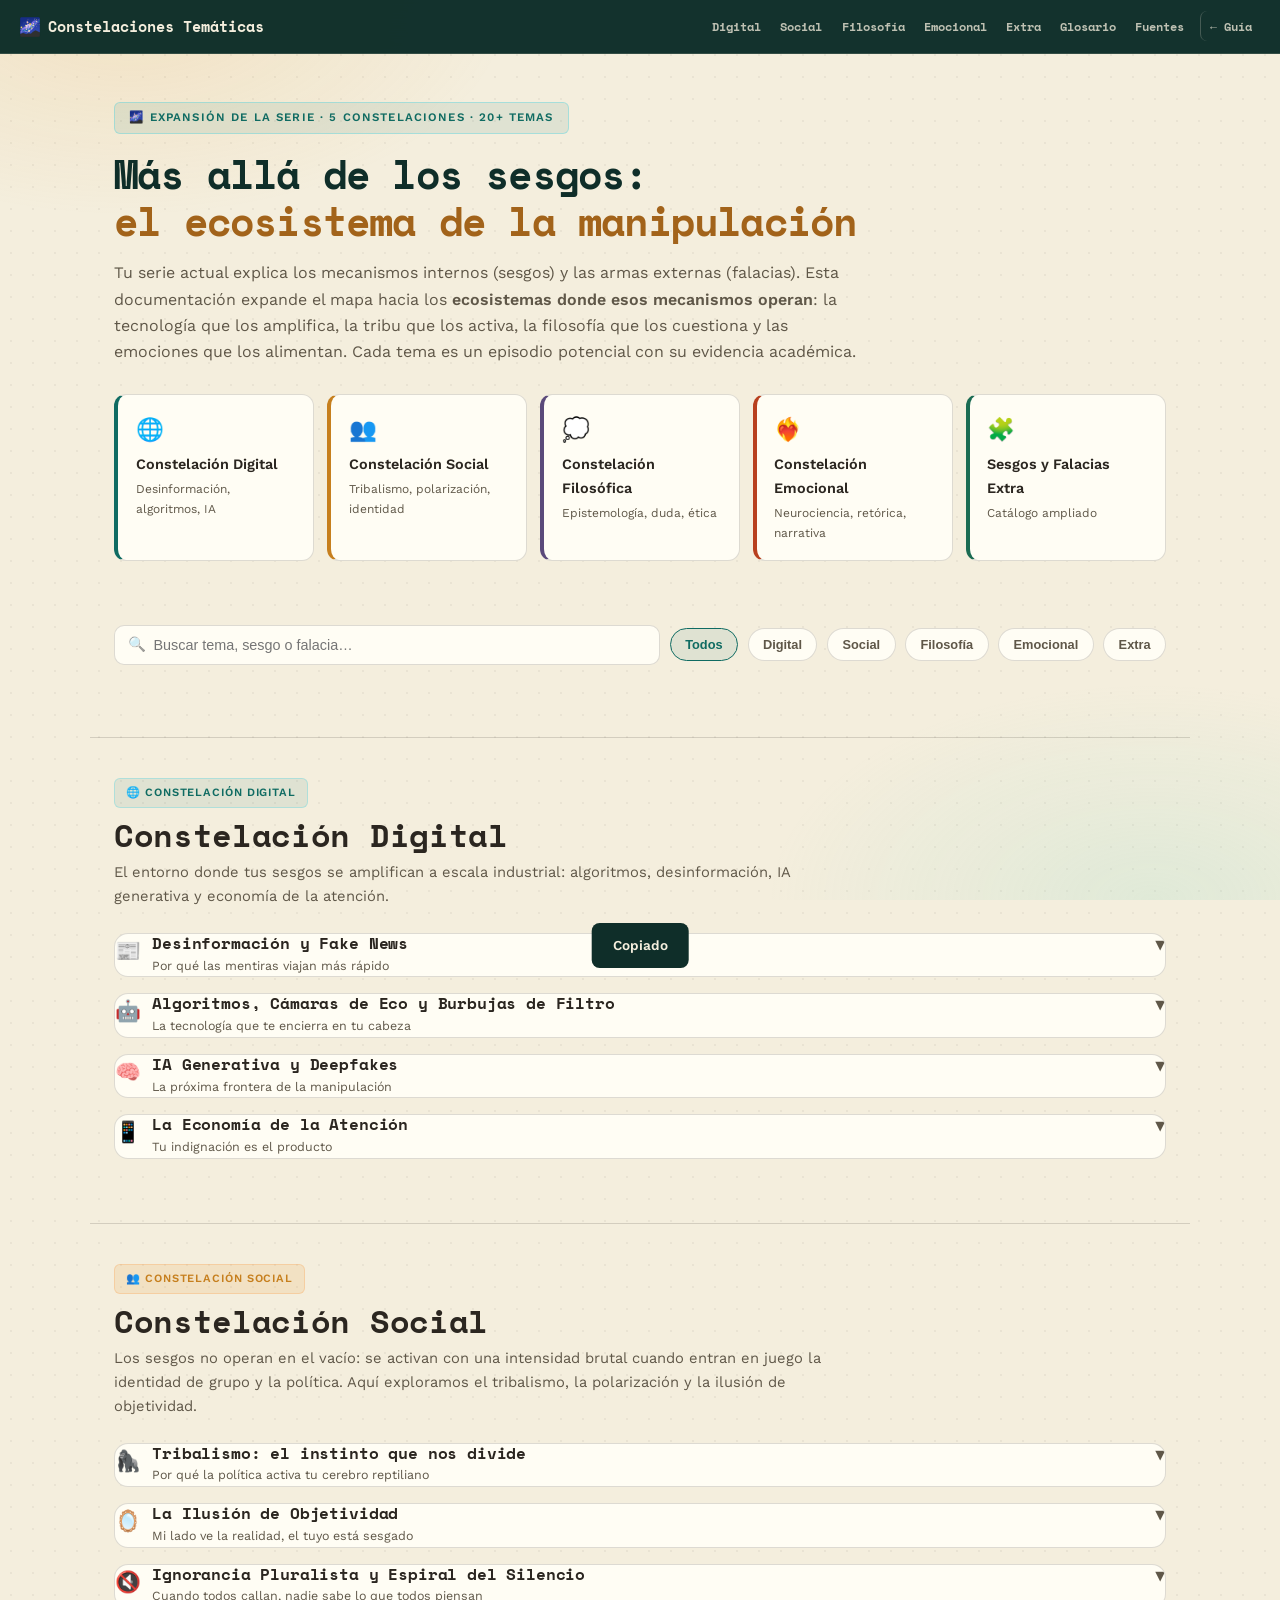
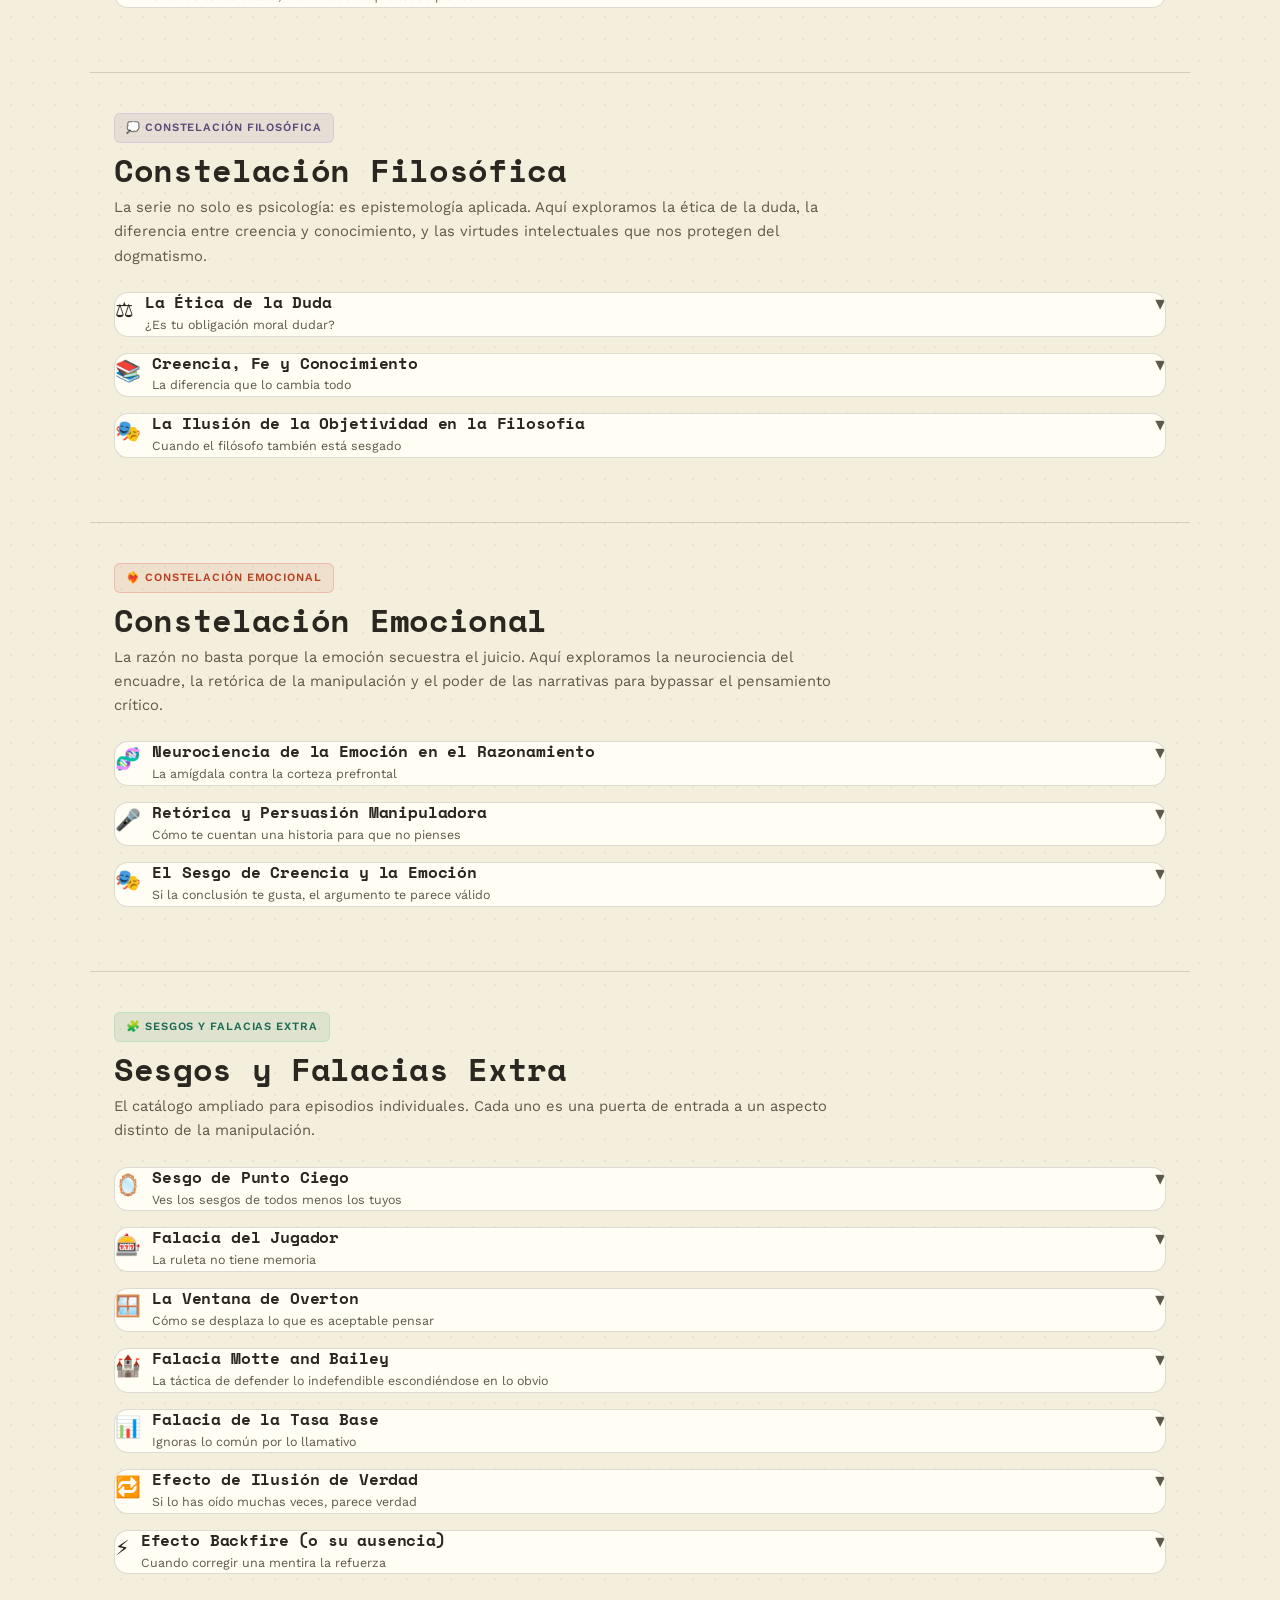
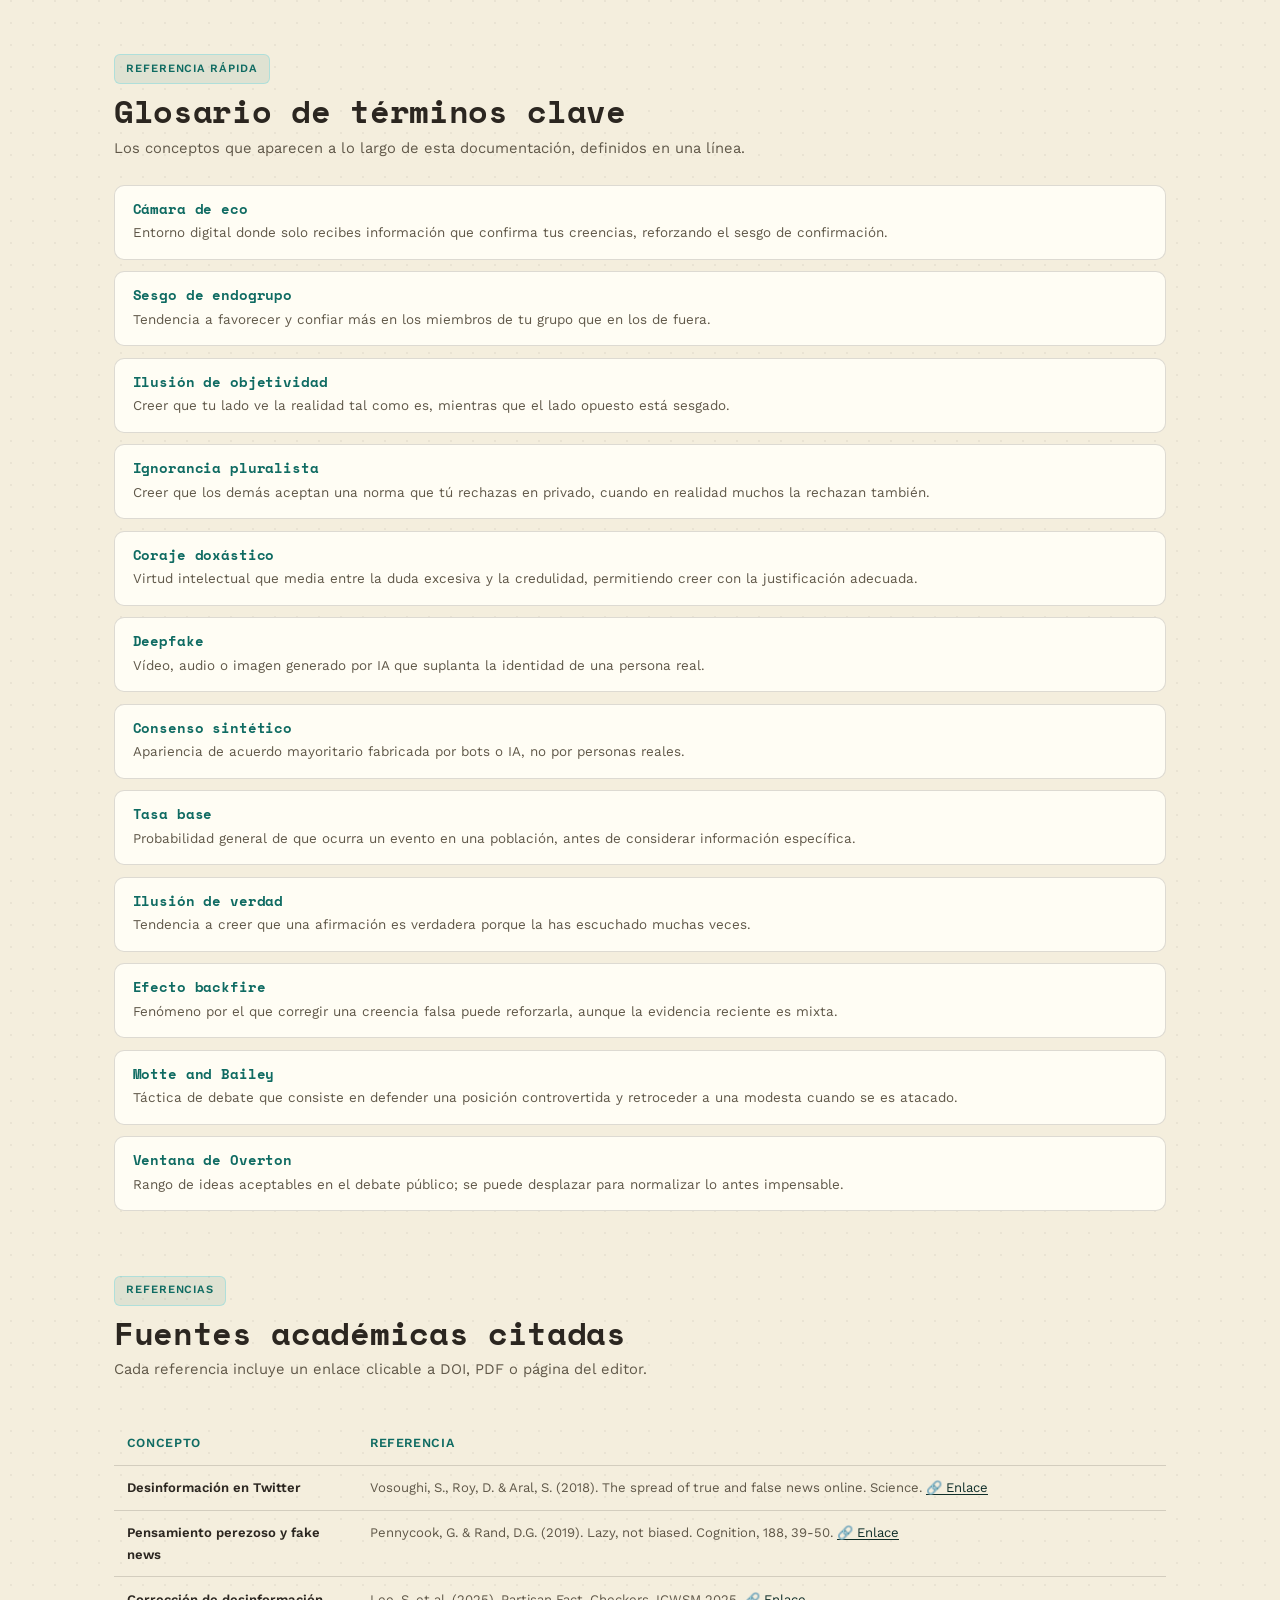
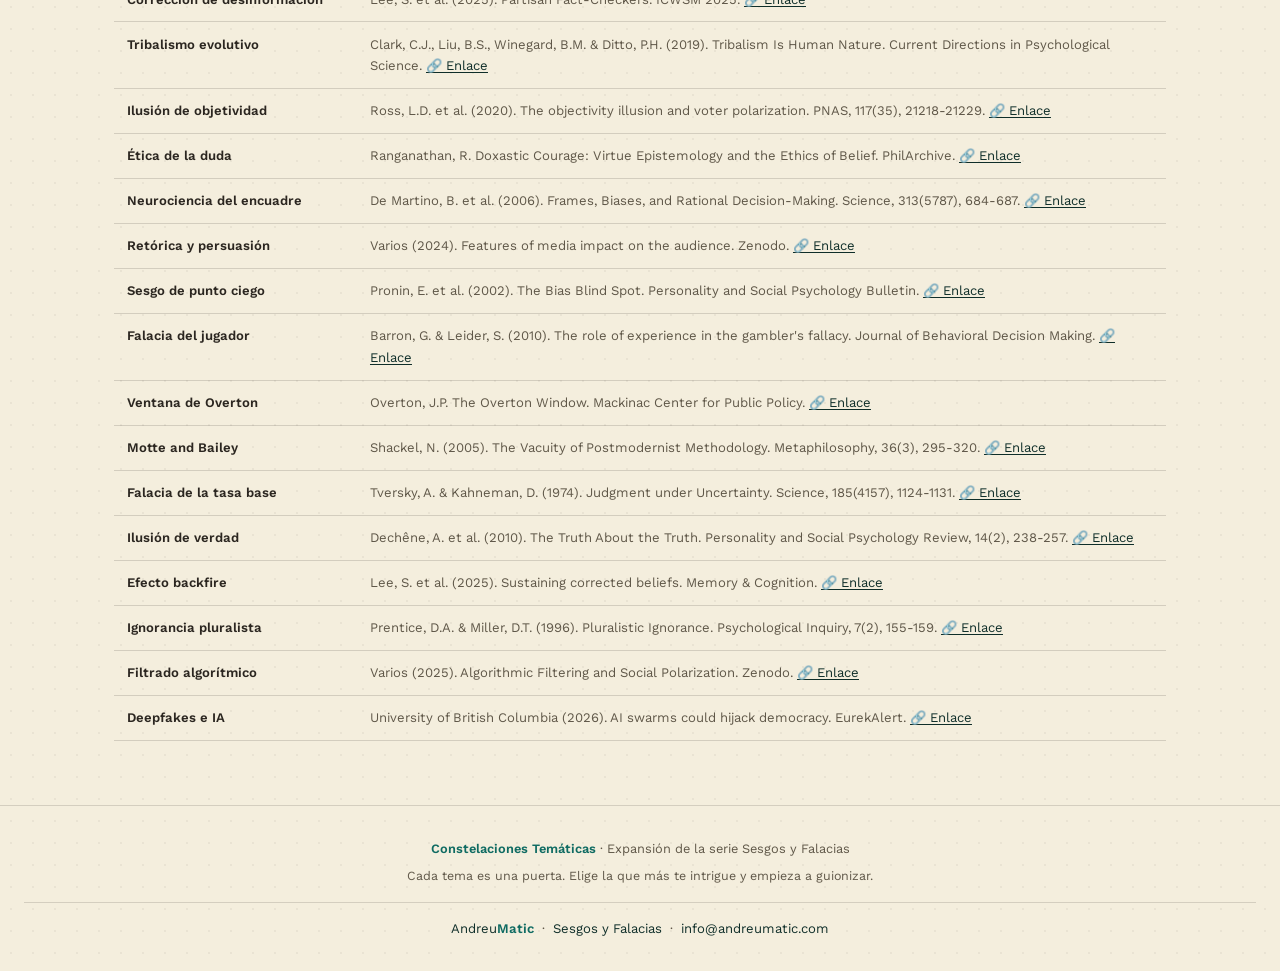
==== commit 4144342d: "Aplica la auditoria UX/UI: teclado, contraste, dianas y navegacion Tarjetas con boton interno y aria" ====
--- a/mas-alla-de-los-sesgos.html
+++ b/mas-alla-de-los-sesgos.html
@@ -54,11 +54,11 @@
   .hero { position: relative; z-index: 1; max-width: 1100px; margin: 0 auto; padding: 3rem 1.5rem 2rem; }
   .hero .badge { display: inline-flex; align-items: center; gap: 0.4rem; font-size: 0.72rem; font-weight: 800; text-transform: uppercase; letter-spacing: 0.1em; padding: 0.35rem 0.9rem; border-radius: 6px; background: var(--cyan-bg); color: var(--cyan); border: 1px solid rgba(34,211,238,0.3); margin-bottom: 1rem; }
   .hero h1 { font-size: clamp(1.6rem, 4.2vw, 2.5rem); font-weight: 700; line-height: 1.18; margin-bottom: 1rem; letter-spacing: -0.02em; color: var(--teal); }
-  .hero h1 .accent { color: var(--amber-d); }
+  .hero h1 .accent { color: #a2631a; }
   .hero p { color: var(--muted); max-width: 750px; font-size: 1rem; }
 
   .constellation-grid { display: grid; grid-template-columns: repeat(auto-fill, minmax(200px, 1fr)); gap: 0.8rem; margin-top: 1.8rem; }
-  .const-card { background: var(--card); border: 1px solid var(--border); border-radius: 12px; padding: 1rem 1.1rem; cursor: pointer; transition: all 0.2s; position: relative; overflow: hidden; }
+  .const-card { background: var(--card); border: 1px solid var(--border); border-radius: 12px; padding: 1rem 1.1rem; cursor: pointer; transition: transform .2s, background-color .2s, border-color .2s; position: relative; overflow: hidden; }
   .const-card:hover { transform: translateY(-2px); background: var(--card-hover); }
   .const-card .cc-emoji { font-size: 1.4rem; margin-bottom: 0.3rem; }
   .const-card .cc-title { font-size: 0.9rem; font-weight: 800; margin-bottom: 0.2rem; }
@@ -94,7 +94,7 @@
   .topic-body { max-height: 0; overflow: hidden; transition: max-height 0.4s ease; }
   .topic-card.open .topic-body { max-height: 3000px; }
   .topic-inner { padding: 0 1.2rem 1.3rem; border-top: 1px solid var(--border); }
-  .topic-label { font-size: 0.7rem; font-weight: 800; text-transform: uppercase; letter-spacing: 0.06em; margin-bottom: 0.3rem; display: flex; align-items: center; gap: 0.3rem; margin-top: 1rem; }
+  .topic-label { font-size: 0.75rem; font-weight: 800; text-transform: uppercase; letter-spacing: 0.06em; margin-bottom: 0.3rem; display: flex; align-items: center; gap: 0.3rem; margin-top: 1rem; }
   .tl-what { color: var(--yellow); }
   .tl-evidence { color: var(--green); }
   .tl-connection { color: var(--orange); }
@@ -113,7 +113,7 @@
   .search-box input { width: 100%; padding: 0.7rem 1rem 0.7rem 2.4rem; background: var(--card); border: 1px solid var(--border); border-radius: 10px; color: var(--text); font-size: 0.9rem; outline: none; transition: border-color 0.2s; }
   .search-box input:focus { border-color: var(--cyan); }
   .search-box::before { content: '🔍'; position: absolute; left: 0.9rem; top: 50%; transform: translateY(-50%); font-size: 0.9rem; opacity: 0.6; }
-  .filter-chip { padding: 0.5rem 0.9rem; background: var(--card); border: 1px solid var(--border); border-radius: 20px; color: var(--muted); font-size: 0.8rem; cursor: pointer; transition: all 0.2s; white-space: nowrap; font-weight: 600; }
+  .filter-chip { padding: 0.5rem 0.9rem; background: var(--card); border: 1px solid var(--border); border-radius: 20px; color: var(--muted); font-size: 0.8rem; cursor: pointer; transition: background-color .2s, border-color .2s, color .2s; white-space: nowrap; font-weight: 600; }
   .filter-chip:hover { border-color: var(--cyan); color: var(--text); }
   .filter-chip.active { background: var(--cyan-bg); border-color: var(--cyan); color: var(--cyan); font-weight: 700; }
 
@@ -162,6 +162,7 @@
 </style>
 </head>
 <body>
+<a class="skip" href="#topicsContainer">Saltar a los temas</a>
 
 <nav>
   <a class="logo" href="index.html"><span class="lg-long">Constelaciones Temáticas</span><span class="lg-short">Constelaciones</span></a>
@@ -183,43 +184,33 @@
   <p>Tu serie actual explica los mecanismos internos (sesgos) y las armas externas (falacias). Esta documentación expande el mapa hacia los <strong>ecosistemas donde esos mecanismos operan</strong>: la tecnología que los amplifica, la tribu que los activa, la filosofía que los cuestiona y las emociones que los alimentan. Cada tema es un episodio potencial con su evidencia académica.</p>
 
   <div class="constellation-grid">
-    <div class="const-card digital" onclick="document.getElementById('digital').scrollIntoView({behavior:'smooth'})">
-      <div class="cc-emoji">🌐</div>
+    <a class="const-card digital" href="#digital"><div class="cc-emoji">🌐</div>
       <div class="cc-title">Constelación Digital</div>
-      <div class="cc-sub">Desinformación, algoritmos, IA</div>
-    </div>
-    <div class="const-card social" onclick="document.getElementById('social').scrollIntoView({behavior:'smooth'})">
-      <div class="cc-emoji">👥</div>
+      <div class="cc-sub">Desinformación, algoritmos, IA</div></a>
+    <a class="const-card social" href="#social"><div class="cc-emoji">👥</div>
       <div class="cc-title">Constelación Social</div>
-      <div class="cc-sub">Tribalismo, polarización, identidad</div>
-    </div>
-    <div class="const-card filo" onclick="document.getElementById('filosofia').scrollIntoView({behavior:'smooth'})">
-      <div class="cc-emoji">💭</div>
+      <div class="cc-sub">Tribalismo, polarización, identidad</div></a>
+    <a class="const-card filo" href="#filosofia"><div class="cc-emoji">💭</div>
       <div class="cc-title">Constelación Filosófica</div>
-      <div class="cc-sub">Epistemología, duda, ética</div>
-    </div>
-    <div class="const-card emocional" onclick="document.getElementById('emocional').scrollIntoView({behavior:'smooth'})">
-      <div class="cc-emoji">❤️‍🔥</div>
+      <div class="cc-sub">Epistemología, duda, ética</div></a>
+    <a class="const-card emocional" href="#emocional"><div class="cc-emoji">❤️‍🔥</div>
       <div class="cc-title">Constelación Emocional</div>
-      <div class="cc-sub">Neurociencia, retórica, narrativa</div>
-    </div>
-    <div class="const-card extra" onclick="document.getElementById('extra').scrollIntoView({behavior:'smooth'})">
-      <div class="cc-emoji">🧩</div>
+      <div class="cc-sub">Neurociencia, retórica, narrativa</div></a>
+    <a class="const-card extra" href="#extra"><div class="cc-emoji">🧩</div>
       <div class="cc-title">Sesgos y Falacias Extra</div>
-      <div class="cc-sub">Catálogo ampliado</div>
-    </div>
+      <div class="cc-sub">Catálogo ampliado</div></a>
   </div>
 </header>
 
 <section>
   <div class="controls">
-    <div class="search-box"><input type="text" id="searchTopics" placeholder="Buscar tema, sesgo o falacia..."></div>
-    <button class="filter-chip active" data-filter="all">Todos</button>
-    <button class="filter-chip" data-filter="digital">Digital</button>
-    <button class="filter-chip" data-filter="social">Social</button>
-    <button class="filter-chip" data-filter="filosofia">Filosofía</button>
-    <button class="filter-chip" data-filter="emocional">Emocional</button>
-    <button class="filter-chip" data-filter="extra">Extra</button>
+    <div class="search-box"><input type="text" id="searchTopics" placeholder="Buscar tema, sesgo o falacia…" aria-label="Buscar tema, sesgo o falacia" autocomplete="off" spellcheck="false"></div>
+    <button class="filter-chip active" data-filter="all" aria-pressed="true" type="button">Todos</button>
+    <button class="filter-chip" data-filter="digital" aria-pressed="false" type="button">Digital</button>
+    <button class="filter-chip" data-filter="social" aria-pressed="false" type="button">Social</button>
+    <button class="filter-chip" data-filter="filosofia" aria-pressed="false" type="button">Filosofía</button>
+    <button class="filter-chip" data-filter="emocional" aria-pressed="false" type="button">Emocional</button>
+    <button class="filter-chip" data-filter="extra" aria-pressed="false" type="button">Extra</button>
   </div>
 </section>
 
@@ -255,6 +246,13 @@
 <footer>
   <p><strong>Constelaciones Temáticas</strong> · Expansión de la serie Sesgos y Falacias</p>
   <p style="margin-top:0.4rem;font-size:0.78rem;">Cada tema es una puerta. Elige la que más te intrigue y empieza a guionizar.</p>
+  <div class="footer-brand">
+    <a href="https://andreumatic.com" target="_blank" rel="noopener">Andreu<strong>Matic</strong></a>
+    <span aria-hidden="true">·</span>
+    <a href="index.html">Sesgos y Falacias</a>
+    <span aria-hidden="true">·</span>
+    <a href="mailto:info@andreumatic.com">info@andreumatic.com</a>
+  </div>
 </footer>
 
 <script>
@@ -505,17 +503,23 @@
     return;
   }
 
+  window.toggleTopic = function (btn) {
+    var card = btn.parentElement;
+    var open = card.classList.toggle('open');
+    btn.setAttribute('aria-expanded', open ? 'true' : 'false');
+  };
+
   function buildTopicHTML(topic, constelColor) {
     const questionsHTML = topic.questions.map(function(q) { return '<li>' + q + '</li>'; }).join('');
     return '<div class="topic-card" style="--accent:' + constelColor + '">' +
-      '<div class="topic-header" onclick="this.parentElement.classList.toggle(\'open\')">' +
+      '<button type="button" class="topic-header" aria-expanded="false" onclick="toggleTopic(this)">' +
         '<span class="topic-emoji">' + topic.emoji + '</span>' +
         '<div class="topic-info">' +
           '<h3>' + topic.title + '</h3>' +
           '<div class="topic-sub">' + topic.sub + '</div>' +
         '</div>' +
-        '<span class="topic-chevron">▼</span>' +
-      '</div>' +
+        '<span class="topic-chevron" aria-hidden="true">▼</span>' +
+      '</button>' +
       '<div class="topic-body">' +
         '<div class="topic-inner">' +
           '<div class="topic-label tl-what">📖 Qué es</div>' +
@@ -564,7 +568,7 @@
         '</section>';
       }
 
-      container.innerHTML = html || '<p style="text-align:center;color:var(--muted);padding:2rem;">No hay resultados para tu búsqueda.</p>';
+      container.innerHTML = html || '<p role="status" style="text-align:center;color:var(--muted);padding:2rem;">No hay resultados para tu búsqueda.</p>';
       console.log('[Constelaciones] Renderizados ' + count + ' temas.');
     } catch (err) {
       console.error('[Constelaciones] Error:', err);
@@ -583,6 +587,7 @@
       for (let j = 0; j < chips.length; j++) chips[j].classList.remove('active');
       this.classList.add('active');
       activeFilter = this.getAttribute('data-filter');
+      chips.forEach(function (c) { c.setAttribute('aria-pressed', c === this ? 'true' : 'false'); }.bind(this));
       renderTopics();
     });
   }
@@ -619,4 +624,23 @@
 });
 </script>
 </body>
-</html>+</html>
+<style>
+  /* v2.3 auditoría: teclado, contraste, dianas y navegación */
+  .skip { position: absolute; left: -9999px; top: 0; background: #fffdf4; color: #0f2e29; padding: 10px 16px; z-index: 300; font-family: 'Space Mono', monospace; font-size: 13px; border-radius: 0 0 8px 0; }
+  .skip:focus { left: 0; }
+  a.const-card { display: block; text-decoration: none; color: inherit; }
+  a.const-card:hover, a.const-card:focus-visible { border-color: var(--cyan); background: var(--card-hover); }
+  button.topic-header { width: 100%; text-align: left; background: none; border: 0; padding: 0; margin: 0; font: inherit; color: inherit; cursor: pointer; display: flex; align-items: flex-start; gap: .7rem; }
+  button.topic-header:focus-visible { outline: 3px solid var(--amber); outline-offset: 3px; border-radius: 6px; }
+  .footer-brand { margin-top: 1rem; padding-top: .9rem; border-top: 1px solid var(--border); display: flex; flex-wrap: wrap; gap: .5rem; align-items: center; justify-content: center; font-size: .82rem; }
+  .footer-brand a { color: var(--teal); text-decoration: none; }
+  .footer-brand a:hover { color: var(--amber-d); text-decoration: underline; }
+  @media (max-width: 720px) {
+    nav { flex-wrap: wrap; }
+    .nav-links { order: 3; flex: 1 0 100%; padding-top: .45rem; border-top: 1px solid rgba(244,238,221,.16); }
+    .nav-links .nav-back { order: -1; border-left: 0; border-right: 1px solid rgba(244,238,221,.28); margin: 0 .55rem 0 0; padding: 0 .8rem 0 0; }
+    .filter-chip { min-height: 44px; }
+    .const-card { min-height: 44px; }
+  }
+</style>
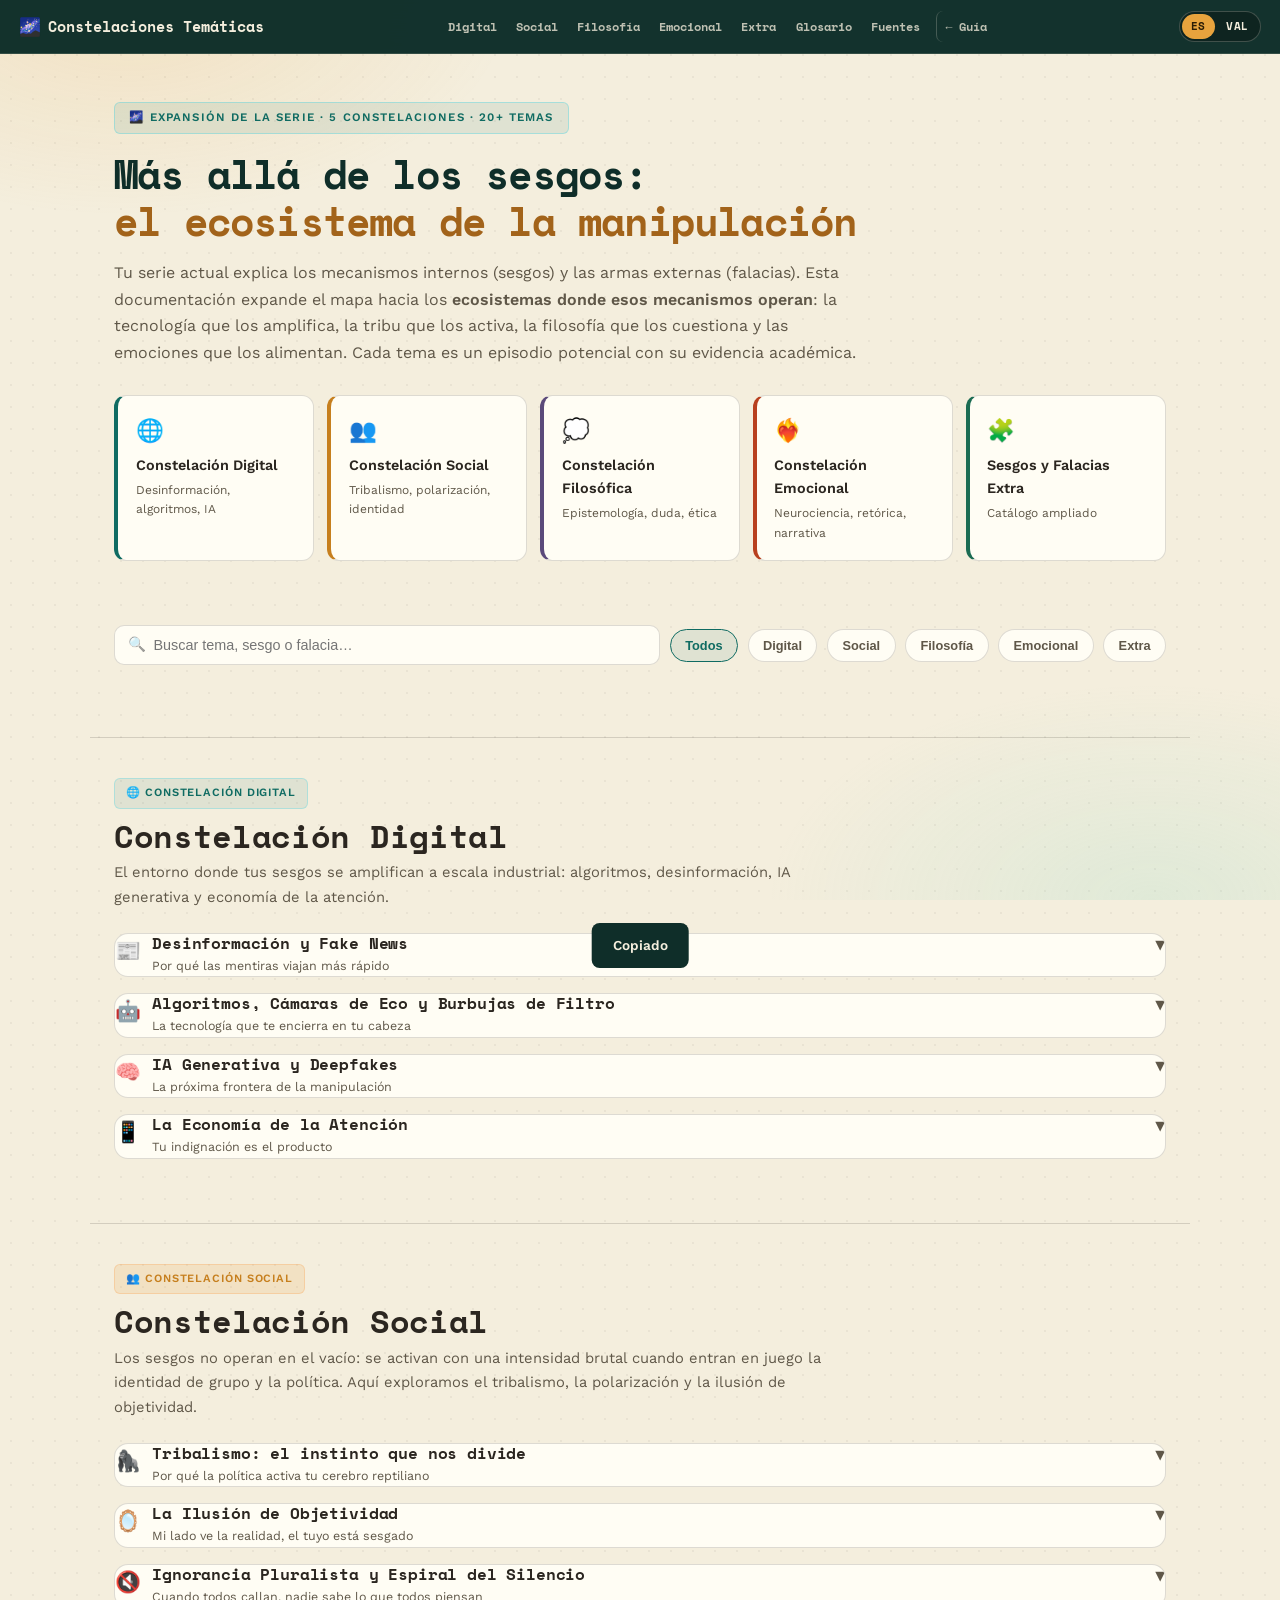
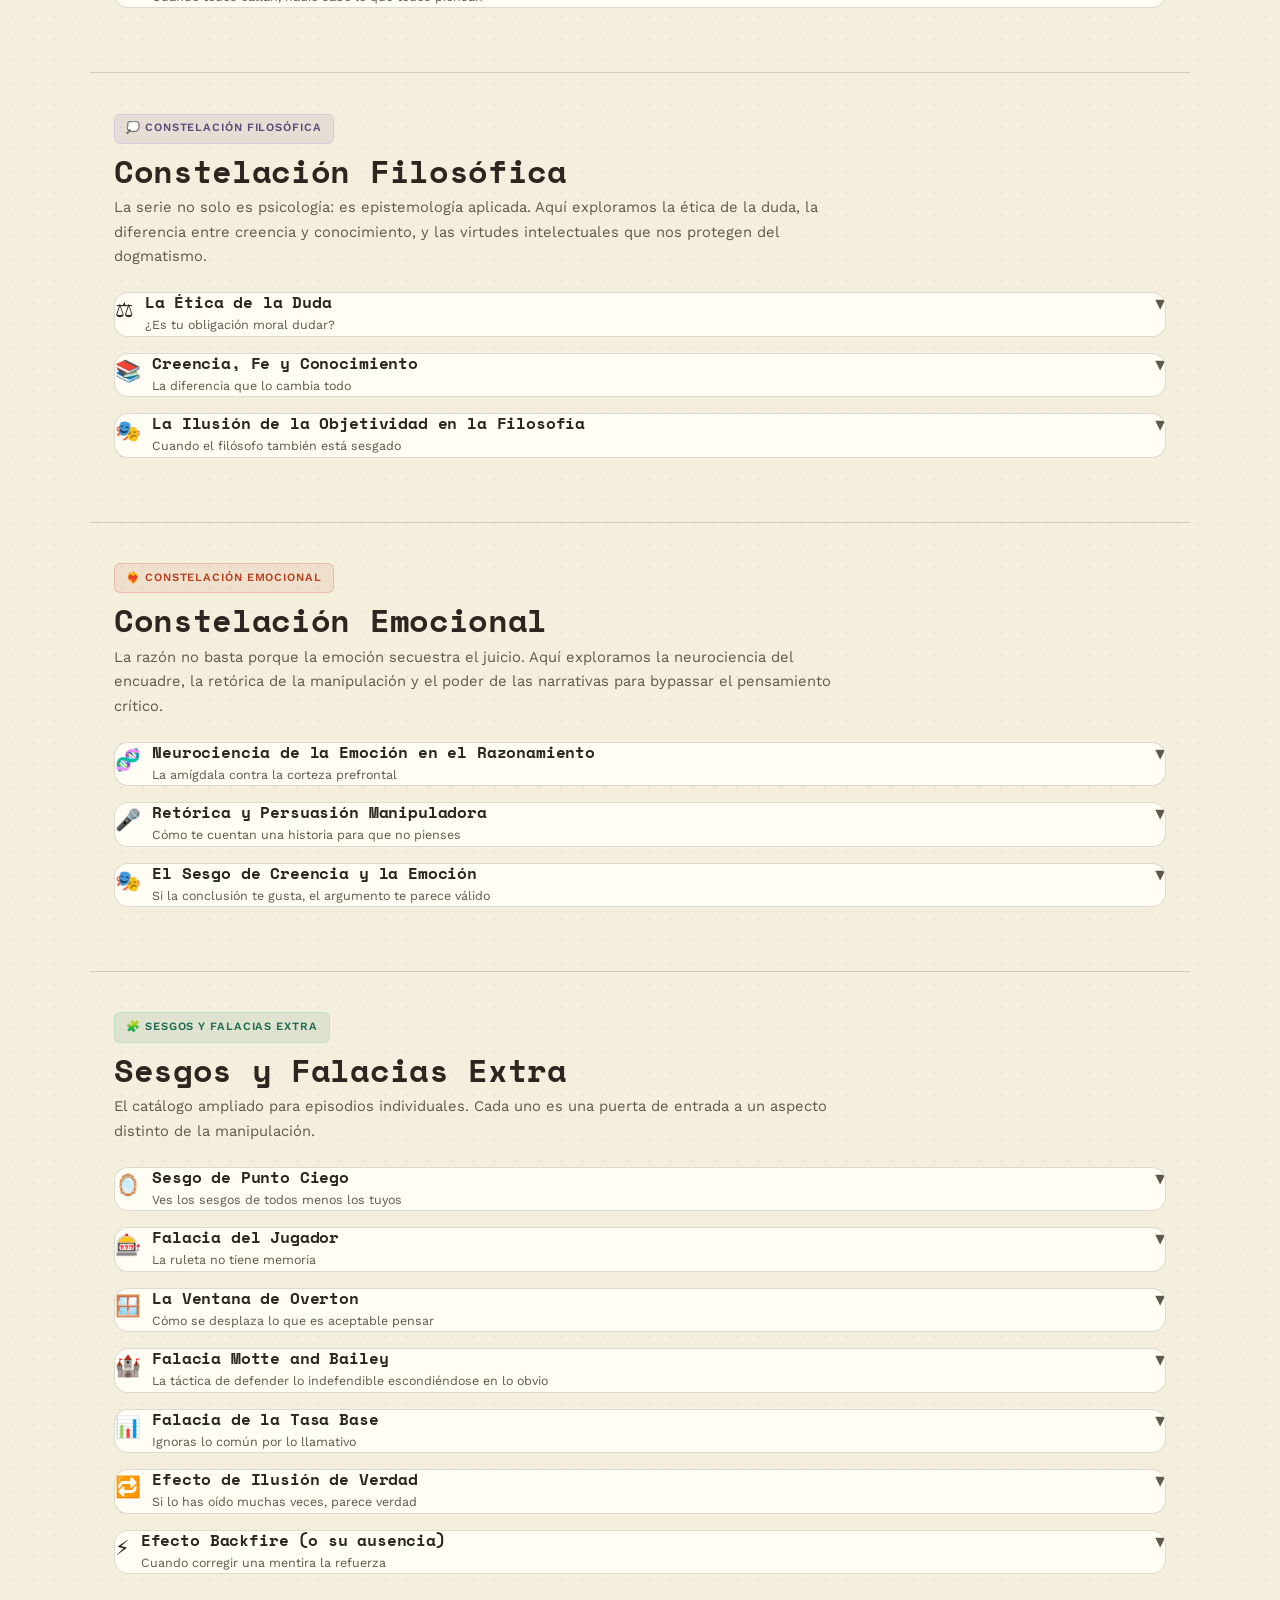
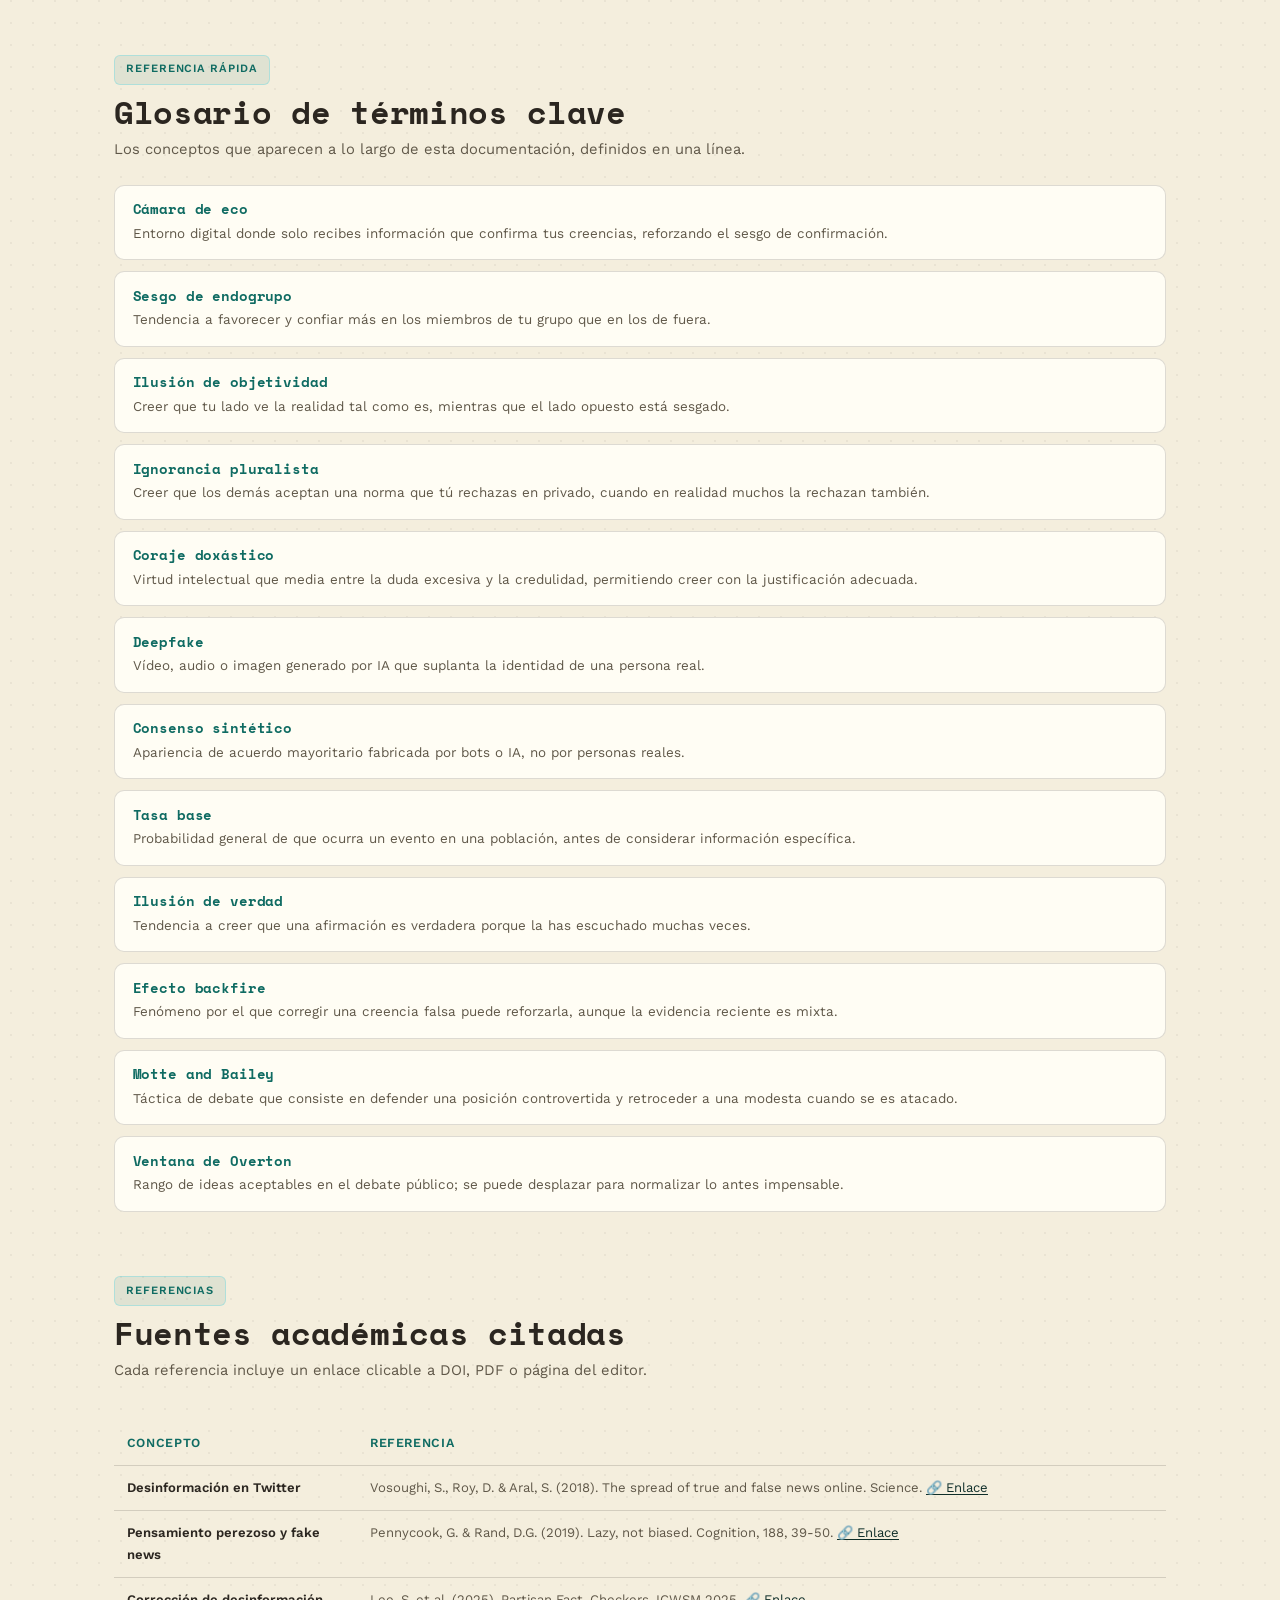
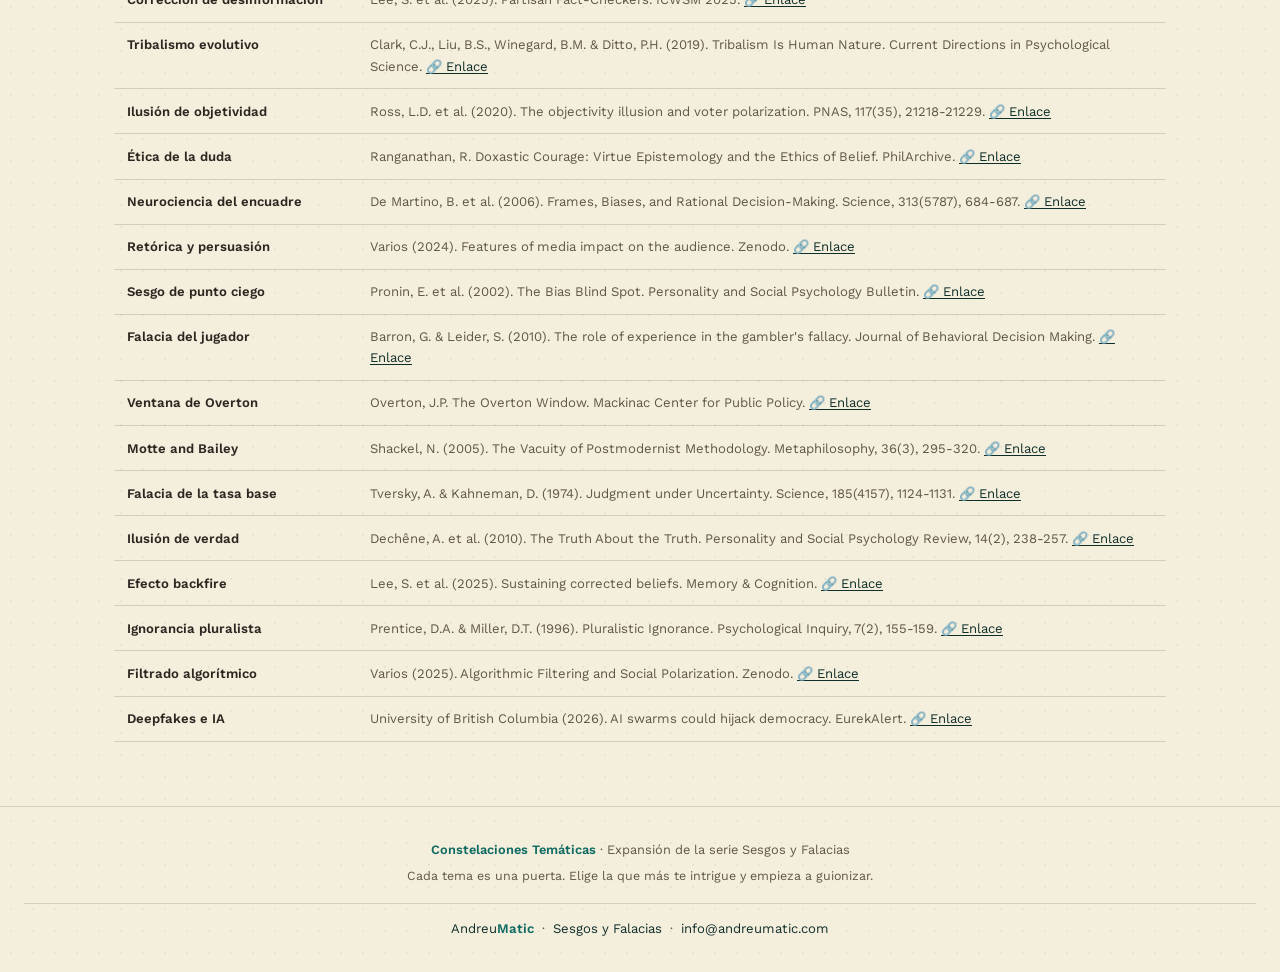
==== commit 5f596ed4: "Traduce al valenciano la pagina Mas alla y anade el selector tambien alli Constelaciones, 20 temas c" ====
--- a/mas-alla-de-los-sesgos.html
+++ b/mas-alla-de-los-sesgos.html
@@ -159,6 +159,15 @@
     .nav-links .nav-back { order: -1; border-left: 0; border-right: 1px solid rgba(244,238,221,.22); margin: 0 .5rem 0 0; padding: 0 .8rem 0 0; }
     .hero .badge { font-size: 0.56rem; letter-spacing: 0.03em; padding: 0.3rem 0.6rem; text-align: left; }
   }
+
+  /* selector d'idioma */
+  .lang-switch{display:inline-flex;align-items:center;gap:2px;margin-left:.5rem;padding:2px;border-radius:999px;background:rgba(0,0,0,.28);border:1px solid rgba(244,238,221,.22);flex:0 0 auto}
+  .lang-btn{font-family:'Space Mono',monospace;font-size:10.5px;font-weight:700;letter-spacing:.06em;text-transform:uppercase;color:var(--cream);background:none;border:0;border-radius:999px;padding:7px 9px;cursor:pointer;line-height:1;min-height:0;transition:background .18s ease,color .18s ease}
+  .lang-btn:hover{background:rgba(244,238,221,.14)}
+  .lang-btn.active{background:var(--amber);color:#2b1c06}
+  .lang-btn:focus-visible{outline:2px solid var(--mint);outline-offset:2px}
+  @media (max-width:720px){.lang-switch{margin-left:auto}.lang-btn{padding:6px 7px;font-size:10px}}
+  @media (prefers-reduced-motion:reduce){.lang-btn{transition:none}}
 </style>
 </head>
 <body>
@@ -175,6 +184,10 @@
     <a href="#glosario">Glosario</a>
     <a href="#fuentes">Fuentes</a>
     <a class="nav-back" href="index.html">← Guía</a>
+  </div>
+  <div class="lang-switch" role="group" aria-label="Idioma">
+    <button class="lang-btn active" type="button" data-lang="es" aria-pressed="true">ES</button>
+    <button class="lang-btn" type="button" data-lang="va" aria-pressed="false">VAL</button>
   </div>
 </nav>
 
@@ -255,6 +268,8 @@
   </div>
 </footer>
 
+<script src="js/va-mas.js"></script>
+<script src="js/i18n-mas.js"></script>
 <script>
 document.addEventListener('DOMContentLoaded', function() {
   console.log('[Constelaciones] DOM listo. Iniciando render...');
@@ -263,7 +278,7 @@
   // DATA
   // ============================================================
 
-  const CONSTELLATIONS = {
+  let CONSTELLATIONS = {
     digital: {
       name: 'Constelación Digital',
       emoji: '🌐',
@@ -451,7 +466,7 @@
     }
   };
 
-  const GLOSSARY = [
+  let GLOSSARY = [
     { term: 'Cámara de eco', def: 'Entorno digital donde solo recibes información que confirma tus creencias, reforzando el sesgo de confirmación.' },
     { term: 'Sesgo de endogrupo', def: 'Tendencia a favorecer y confiar más en los miembros de tu grupo que en los de fuera.' },
     { term: 'Ilusión de objetividad', def: 'Creer que tu lado ve la realidad tal como es, mientras que el lado opuesto está sesgado.' },
@@ -466,7 +481,7 @@
     { term: 'Ventana de Overton', def: 'Rango de ideas aceptables en el debate público; se puede desplazar para normalizar lo antes impensable.' }
   ];
 
-  const REFERENCES = [
+  let REFERENCES = [
     { concept: 'Desinformación en Twitter', ref: 'Vosoughi, S., Roy, D. & Aral, S. (2018). The spread of true and false news online. Science.', url: 'https://doi.org/10.1126/science.aap9559' },
     { concept: 'Pensamiento perezoso y fake news', ref: 'Pennycook, G. & Rand, D.G. (2019). Lazy, not biased. Cognition, 188, 39-50.', url: 'https://doi.org/10.1016/j.cognition.2018.06.011' },
     { concept: 'Corrección de desinformación', ref: 'Lee, S. et al. (2025). Partisan Fact-Checkers. ICWSM 2025.', url: 'https://ojs.aaai.org/index.php/ICWSM/article/view/35862' },
@@ -486,6 +501,31 @@
     { concept: 'Filtrado algorítmico', ref: 'Varios (2025). Algorithmic Filtering and Social Polarization. Zenodo.', url: 'https://doi.org/10.5281/zenodo.15023821' },
     { concept: 'Deepfakes e IA', ref: 'University of British Columbia (2026). AI swarms could hijack democracy. EurekAlert.', url: 'https://www.eurekalert.org/news-releases/1120841' }
   ];
+
+  // ============================================================
+  // IDIOMA
+  // ============================================================
+  const SF_LANG = (function () {
+    var q = new URLSearchParams(location.search).get('lang');
+    if (q === 'es' || q === 'va') { try { localStorage.setItem('sf:lang', q); } catch (e) {} return q; }
+    try { var v = localStorage.getItem('sf:lang'); if (v === 'es' || v === 'va') return v; } catch (e) {}
+    return 'es';
+  })();
+  if (SF_LANG === 'va' && window.VA_MAS) {
+    Object.keys(VA_MAS.CONSTELLATIONS).forEach(function (k) {
+      if (!CONSTELLATIONS[k]) return;
+      var v = VA_MAS.CONSTELLATIONS[k];
+      v.emoji = CONSTELLATIONS[k].emoji;
+      v.tag = CONSTELLATIONS[k].tag;
+      v.color = CONSTELLATIONS[k].color;
+      CONSTELLATIONS[k] = v;
+    });
+    GLOSSARY = VA_MAS.GLOSSARY;
+    REFERENCES = REFERENCES.map(function (r, i) {
+      var t = VA_MAS.REFERENCES[i];
+      return { concept: t ? t.concept : r.concept, ref: r.ref, url: r.url };
+    });
+  }
 
   // ============================================================
   // RENDER
@@ -623,6 +663,14 @@
   console.log('[Constelaciones] Render completo.');
 });
 </script>
+<script>
+(function () {
+  var q = new URLSearchParams(location.search).get('lang');
+  var l = (q === 'va' || q === 'es') ? q : '';
+  if (!l) { try { l = localStorage.getItem('sf:lang') || 'es'; } catch (e) { l = 'es'; } }
+  if (window.SF_MAS) { SF_MAS.wire(l); if (l === 'va') SF_MAS.apply(); }
+})();
+</script>
 </body>
 </html>
 <style>
